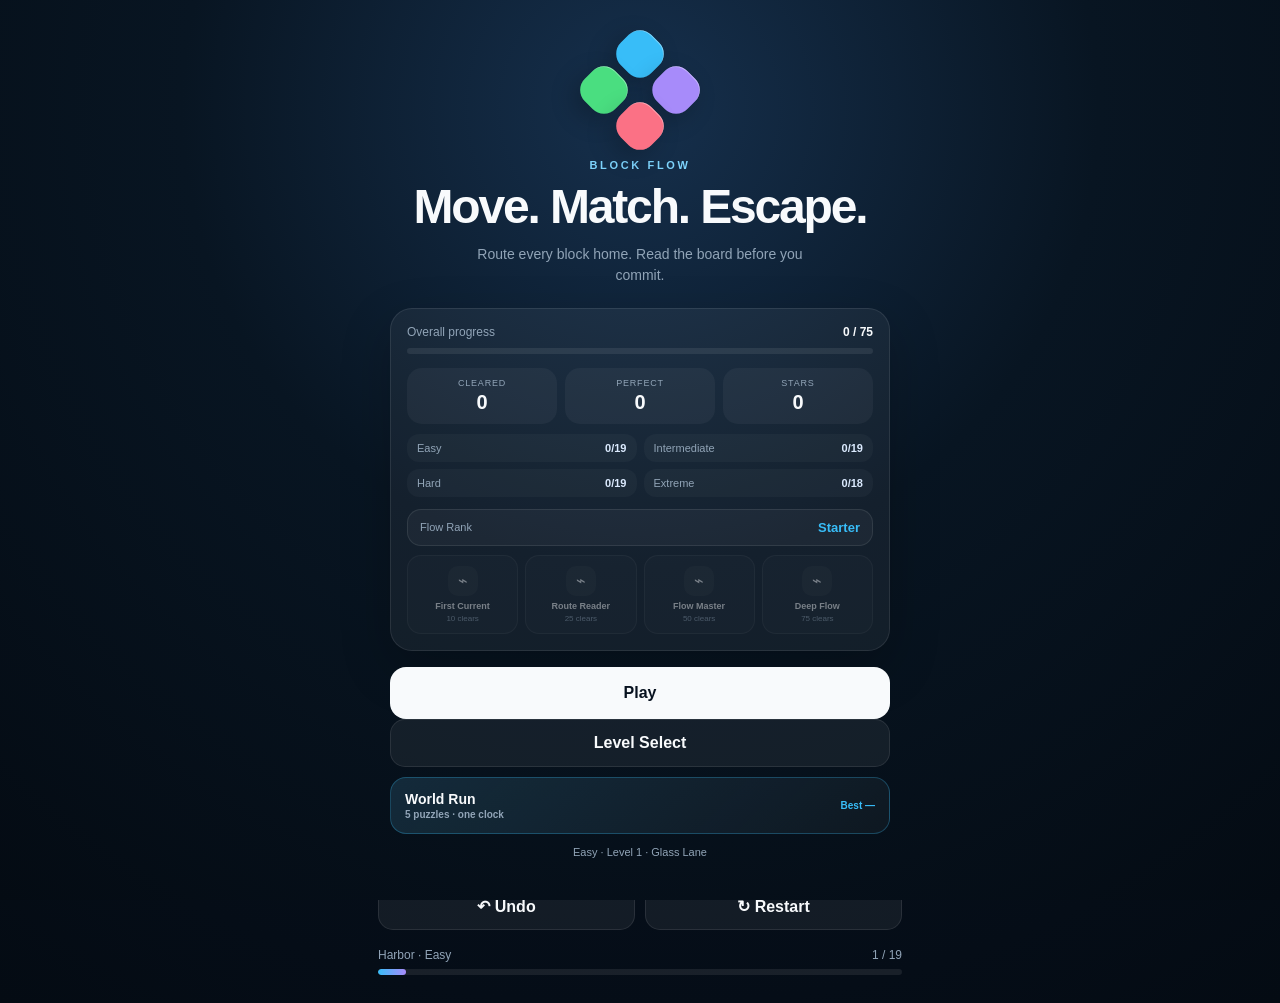
==== index.html @ c86f606c "Expose World Run on the home screen" ====
<!doctype html>
<html lang="en"><head><meta charset="utf-8"/><meta name="viewport" content="width=device-width,initial-scale=1,viewport-fit=cover,user-scalable=no"/><meta name="theme-color" content="#0f172a"/><meta name="apple-mobile-web-app-capable" content="yes"/><meta name="apple-mobile-web-app-status-bar-style" content="black-translucent"/><meta name="apple-mobile-web-app-title" content="Block Flow"/><title>Block Flow</title><link rel="manifest" href="manifest.webmanifest"/><link rel="stylesheet" href="styles.css?v=10"/><link rel="stylesheet" href="difficulty.css?v=10"/></head>
<body><main class="app-shell"><header class="topbar"><div><div class="eyebrow">BLOCK FLOW</div><h1 id="levelTitle">Level 1</h1><div class="level-meta-line"><div class="difficulty-badge" id="difficultyBadge">Easy</div><div class="boss-badge hidden" id="bossBadge">BOSS</div></div></div><div class="top-actions"><button class="icon-btn" id="pauseBtn" aria-label="Pause game">Ⅱ</button><button class="icon-btn" id="accessibilityBtn" aria-label="Toggle colorblind patterns">◩</button><button class="icon-btn" id="soundBtn" aria-label="Toggle sound">♪</button></div></header>
<section class="difficulty-wrap"><div class="section-label">CHALLENGE</div><div class="difficulty-row" aria-label="Puzzle difficulty"><button class="difficulty-chip active" data-difficulty="easy">Easy</button><button class="difficulty-chip" data-difficulty="intermediate">Intermediate</button><button class="difficulty-chip" data-difficulty="hard">Hard</button><button class="difficulty-chip extreme" data-difficulty="extreme">Extreme ☠️</button></div></section><div class="section-label pressure-label">PRESSURE</div><section class="mode-row" aria-label="Game mode"><button class="mode-chip active" data-mode="chill">Chill</button><button class="mode-chip" data-mode="classic">Classic</button><button class="mode-chip" data-mode="rush">Rush</button></section><div class="mode-explainer" id="modeExplainer">No pressure · solve time still recorded.</div>
<div class="run-banner hidden" id="runBanner"><span>WORLD RUN</span><strong id="runBannerText">1 / 5 · 0:00</strong></div><section class="stats-card"><div class="stat"><span>Moves</span><strong id="moveCount">0</strong></div><div class="stat"><span>Perfect</span><strong id="parCount">0</strong></div><div class="stat"><span id="timeLabel">Time</span><strong id="timerDisplay">0:00</strong></div></section><section class="game-wrap"><div class="board-frame" id="boardFrame"><div class="board" id="board" role="application" aria-label="Block Flow puzzle board"></div></div><p class="hint" id="levelHint"></p><div class="mechanic-strip" id="mechanicStrip" aria-label="Level mechanics"></div><div class="gesture-tip" id="gestureTip">Drag continuously through open cells — no need to lift after every square.</div></section><section class="controls"><button class="secondary" id="undoBtn">↶ Undo</button><button class="secondary" id="resetBtn">↻ Restart</button></section><section class="progress-wrap"><div class="progress-header"><span id="journeyLabel">Easy Journey</span><span id="progressText">1 / 6</span></div><div class="progress-track"><div class="progress-fill" id="progressFill"></div></div></section></main>

<div class="home-screen hidden" id="homeScreen" role="dialog" aria-modal="true" aria-labelledby="homeTitle">
  <div class="home-card">
    <div class="home-mark" aria-hidden="true"><i></i><i></i><i></i><i></i></div>
    <div class="eyebrow home-eyebrow">BLOCK FLOW</div>
    <h2 id="homeTitle">Move. Match. Escape.</h2>
    <p class="home-sub">Route every block home. Read the board before you commit.</p>
    <div class="home-progress-card">
      <div class="home-progress-head"><span>Overall progress</span><strong id="homeProgressText">0 / 75</strong></div>
      <div class="progress-track"><div class="progress-fill" id="homeProgressFill"></div></div>
      <div class="home-stats">
        <div><span>Cleared</span><strong id="homeCleared">0</strong></div>
        <div><span>Perfect</span><strong id="homePerfect">0</strong></div>
        <div><span>Stars</span><strong id="homeStars">0</strong></div>
      </div>
      <div class="progress-breakdown" id="progressBreakdown"></div><div class="home-rank"><span>Flow Rank</span><strong id="homeRank">Starter</strong></div><div class="reward-strip" id="rewardStrip" aria-label="Progress rewards"></div>
    </div>
    <button class="primary home-primary" id="continueBtn">Continue</button>
    <button class="secondary full-width" id="homeLevelsBtn">Level Select</button>
    <button class="run-button full-width" id="worldRunBtn"><span>World Run</span><strong>5 puzzles · one clock</strong><small id="worldRunMeta">Best —</small></button>
    <div class="home-current" id="homeCurrent">Easy · Level 1</div>
  </div>
</div>

<div class="modal-backdrop hidden" id="pauseModal" role="dialog" aria-modal="true" aria-labelledby="pauseTitle">
  <div class="modal-card pause-card">
    <div class="win-badge">PAUSED</div>
    <h2 id="pauseTitle">Hold your flow.</h2>
    <p>Your puzzle is saved exactly where you left it.</p>
    <button class="primary" id="resumeBtn">Resume</button>
    <button class="secondary full-width stacked" id="pauseLevelsBtn">Level Select</button>
    <button class="secondary full-width stacked" id="pauseRestartBtn">Restart Level</button>
    <button class="text-btn" id="pauseHomeBtn">Home</button>
  </div>
</div>

<div class="modal-backdrop hidden" id="coachModal" role="dialog" aria-modal="true" aria-labelledby="coachTitle">
  <div class="modal-card coach-card">
    <div class="win-badge">HOW TO FLOW</div>
    <div class="coach-demo" aria-hidden="true"><span class="coach-track"></span><span class="coach-block"></span><span class="coach-hand">☝︎</span><span class="coach-gate"></span></div>
    <h2 id="coachTitle">Drag. Don’t tap.</h2>
    <p>Drag a block toward its matching color exit. Keep your finger down and glide through multiple open cells.</p>
    <button class="primary" id="coachDoneBtn">Got it — play</button>
  </div>
</div>

<div class="mechanic-toast hidden" id="mechanicToast" role="status">
  <div class="mechanic-toast-icon" id="mechanicToastIcon">✦</div>
  <div><strong id="mechanicToastTitle">New mechanic</strong><span id="mechanicToastText"></span></div>
  <button id="mechanicToastClose" aria-label="Dismiss mechanic tip">×</button>
</div>

<div class="modal-backdrop hidden" id="levelModal" role="dialog" aria-modal="true" aria-labelledby="levelPickerTitle"><div class="modal-card level-picker-card"><div class="picker-head"><div><div class="win-badge">LEVELS</div><h2 id="levelPickerTitle">Easy Journey</h2></div><button class="icon-btn" id="closeLevelsBtn" aria-label="Close level select">×</button></div><p class="picker-copy">Replay cleared puzzles or jump to the next unlocked challenge.</p><div class="level-grid" id="levelGrid"></div></div></div>
<div class="modal-backdrop hidden" id="winModal" role="dialog" aria-modal="true" aria-labelledby="winTitle"><div class="modal-card"><div class="win-badge">FLOW CLEARED</div><h2 id="winTitle">Nice work.</h2><div class="stars" id="stars">★★★</div><p id="winSummary"></p><div class="comparison result-grid"><div><span>Your moves</span><strong id="yourMoves">0</strong></div><div><span>Perfect</span><strong id="perfectMoves">0</strong></div><div><span>Your time</span><strong id="yourTime">0:00</strong></div><div><span>Best time</span><strong id="bestTime">—</strong></div></div><div class="result-callout hidden" id="resultCallout"></div><button class="primary" id="nextBtn">Next Level</button><button class="text-btn" id="replayBtn">Replay cleaner</button></div></div><div class="modal-backdrop hidden" id="failModal" role="dialog" aria-modal="true" aria-labelledby="failTitle"><div class="modal-card"><div class="win-badge danger">TIME</div><h2 id="failTitle">So close.</h2><p>No lives. No waiting. Just run it back.</p><button class="primary" id="retryBtn">Retry instantly</button><button class="text-btn" id="switchChillBtn">Switch to Chill</button></div></div><script src="levels.js?v=10"></script><script src="difficulty.js?v=10"></script><script src="app.js?v=10"></script></body></html>
---- styles.css ----
:root{--bg:#07111f;--panel:#0d1b2a;--panel-2:#11263a;--text:#f8fafc;--muted:#91a4b7;--line:rgba(255,255,255,.09);--shadow:0 24px 80px rgba(0,0,0,.35)}
*{box-sizing:border-box;-webkit-tap-highlight-color:transparent}html,body{margin:0;min-height:100%;background:radial-gradient(circle at 50% 0%,#12243b 0%,var(--bg) 54%,#040b13 100%);color:var(--text);font-family:Inter,ui-sans-serif,-apple-system,BlinkMacSystemFont,"SF Pro Display","Segoe UI",sans-serif}body{min-height:100dvh;overflow-x:hidden}button{font:inherit}.app-shell{width:min(100%,560px);margin:0 auto;min-height:100dvh;padding:max(18px,env(safe-area-inset-top)) 18px max(28px,env(safe-area-inset-bottom))}.topbar{display:flex;justify-content:space-between;align-items:center;gap:16px}.eyebrow{font-size:11px;letter-spacing:.24em;color:#7dd3fc;font-weight:800}h1{margin:4px 0 0;font-size:28px;letter-spacing:-.03em}.top-actions{display:flex;gap:8px}.icon-btn,.mode-chip,.secondary,.primary,.text-btn{border:0;cursor:pointer}.icon-btn{width:42px;height:42px;border-radius:14px;color:var(--text);background:rgba(255,255,255,.07);border:1px solid var(--line);font-size:19px}.icon-btn.on{background:#dbeafe;color:#0f172a}.mode-row{display:grid;grid-template-columns:repeat(3,1fr);gap:8px;margin:20px 0 12px;padding:5px;background:rgba(255,255,255,.045);border:1px solid var(--line);border-radius:16px}.mode-chip{padding:10px 8px;border-radius:12px;background:transparent;color:var(--muted);font-weight:750}.mode-chip.active{color:#07111f;background:#f8fafc;box-shadow:0 5px 18px rgba(255,255,255,.12)}.stats-card{display:grid;grid-template-columns:repeat(3,1fr);background:rgba(6,15,27,.64);border:1px solid var(--line);border-radius:18px;padding:12px 6px;backdrop-filter:blur(16px)}.stat{text-align:center;border-right:1px solid var(--line)}.stat:last-child{border-right:0}.stat span{display:block;color:var(--muted);font-size:11px;text-transform:uppercase;letter-spacing:.1em}.stat strong{display:block;margin-top:3px;font-size:19px}.game-wrap{margin:18px 0 12px}.board-frame{width:min(100%,480px);margin:0 auto;padding:12px;border-radius:28px;background:linear-gradient(145deg,rgba(255,255,255,.10),rgba(255,255,255,.025));border:1px solid rgba(255,255,255,.10);box-shadow:var(--shadow)}.board{position:relative;width:100%;aspect-ratio:1;border-radius:20px;overflow:hidden;background:#050d17;touch-action:none;isolation:isolate}.board::before{content:"";position:absolute;inset:0;background-image:linear-gradient(rgba(255,255,255,.018) 1px,transparent 1px),linear-gradient(90deg,rgba(255,255,255,.018) 1px,transparent 1px);background-size:calc(100% / var(--cols,6)) calc(100% / var(--rows,6));pointer-events:none;z-index:0}.floor-cell{position:absolute;border-radius:12%;background:linear-gradient(145deg,#0d1d2d,#091624);border:1px solid rgba(255,255,255,.035);z-index:1}.tile{position:absolute;z-index:2;display:grid;place-items:center;pointer-events:none;border-radius:18%;font-weight:900}.ice-tile{background:linear-gradient(145deg,rgba(125,211,252,.22),rgba(56,189,248,.08));border:1px solid rgba(186,230,253,.26);color:#dff6ff;text-shadow:0 0 12px #38bdf8}.one-way{background:rgba(253,224,71,.09);border:1px solid rgba(253,224,71,.22);color:#fde047;font-size:clamp(18px,5vw,30px)}.switch-tile{background:rgba(74,222,128,.08);border:1px solid rgba(74,222,128,.24);color:#86efac}.switch-tile.active{background:rgba(74,222,128,.24);box-shadow:inset 0 0 20px rgba(74,222,128,.15)}.portal-tile{border:2px solid rgba(167,139,250,.6);background:radial-gradient(circle,rgba(167,139,250,.18),rgba(124,58,237,.05));color:#ddd6fe;box-shadow:inset 0 0 16px rgba(167,139,250,.18);font-size:13px}.wall{position:absolute;border-radius:16%;background:linear-gradient(145deg,#2a3b4e,#152433);box-shadow:inset 0 1px 0 rgba(255,255,255,.12),0 6px 14px rgba(0,0,0,.2);z-index:3}.barrier{position:absolute;z-index:3;display:grid;place-items:center;border-radius:14%;background:repeating-linear-gradient(135deg,#475569 0 7px,#1e293b 7px 14px);border:1px solid rgba(255,255,255,.14);color:#cbd5e1;font-size:20px;transition:opacity .18s ease,transform .18s ease}.barrier.open{opacity:.12;transform:scale(.88);pointer-events:none}.gate{position:absolute;z-index:5;border-radius:999px;box-shadow:0 0 16px currentColor,0 0 4px rgba(255,255,255,.8);pointer-events:none}.block{position:absolute;display:grid;place-items:center;border-radius:18%;box-shadow:inset 0 1px 0 rgba(255,255,255,.34),inset 0 -8px 14px rgba(0,0,0,.12),0 9px 18px rgba(0,0,0,.25);transition:left .16s ease,top .16s ease,transform .12s ease,opacity .20s ease;user-select:none;z-index:6}.block.long-block{border-radius:14px}.block:active{transform:scale(.95)}.block::after{content:"";width:22%;height:22%;border-radius:999px;background:rgba(255,255,255,.78);box-shadow:0 0 0 5px rgba(0,0,0,.07)}.block.pattern-circle::before,.block.pattern-stripe::before,.block.pattern-cross::before,.block.pattern-diamond::before{content:"";position:absolute;inset:14%;opacity:.28}.block.pattern-circle::before{border:3px solid white;border-radius:50%}.block.pattern-stripe::before{background:repeating-linear-gradient(45deg,white 0 4px,transparent 4px 10px)}.block.pattern-cross::before{background:linear-gradient(90deg,transparent 40%,white 40% 60%,transparent 60%),linear-gradient(transparent 40%,white 40% 60%,transparent 60%)}.block.pattern-diamond::before{border:3px solid white;transform:rotate(45deg) scale(.65)}.hint{text-align:center;color:var(--muted);font-size:13px;min-height:18px;margin:13px 10px 8px;line-height:1.45}.mechanic-strip{display:flex;justify-content:center;flex-wrap:wrap;gap:6px;min-height:24px;margin:0 8px 10px}.mechanic-strip span{padding:5px 8px;border-radius:999px;background:rgba(255,255,255,.055);border:1px solid var(--line);color:#cbd5e1;font-size:10px;font-weight:800;letter-spacing:.03em}.controls{display:grid;grid-template-columns:1fr 1fr;gap:10px}.secondary{padding:13px;border-radius:15px;background:rgba(255,255,255,.06);color:var(--text);border:1px solid var(--line);font-weight:750}.progress-wrap{margin-top:18px}.progress-header{display:flex;justify-content:space-between;color:var(--muted);font-size:12px;margin-bottom:7px}.progress-track{height:6px;background:rgba(255,255,255,.08);border-radius:999px;overflow:hidden}.progress-fill{height:100%;width:0;border-radius:inherit;background:linear-gradient(90deg,#38bdf8,#a78bfa);transition:width .25s ease}.modal-backdrop{position:fixed;inset:0;z-index:20;background:rgba(0,0,0,.62);backdrop-filter:blur(12px);display:grid;place-items:end center;padding:18px}.modal-backdrop.hidden{display:none}.modal-card{width:min(100%,500px);background:#0f1e2d;border:1px solid rgba(255,255,255,.12);border-radius:28px;padding:24px;text-align:center;box-shadow:var(--shadow);animation:rise .22s ease-out}@keyframes rise{from{opacity:0;transform:translateY(24px)}}.win-badge{display:inline-flex;padding:7px 10px;border-radius:999px;background:#103f44;color:#86efac;font-size:11px;font-weight:900;letter-spacing:.12em}.win-badge.danger{background:#4a1f2a;color:#fda4af}.modal-card h2{font-size:30px;margin:12px 0 4px}.modal-card p{color:var(--muted)}.stars{font-size:32px;letter-spacing:6px;color:#fde047;margin:10px 0}.comparison{display:grid;grid-template-columns:1fr 1fr;gap:10px;margin:20px 0}.comparison>div{background:rgba(255,255,255,.05);border:1px solid var(--line);border-radius:16px;padding:12px}.comparison span{display:block;color:var(--muted);font-size:11px;text-transform:uppercase}.comparison strong{font-size:24px}.primary{width:100%;padding:15px;border-radius:16px;background:#f8fafc;color:#07111f;font-weight:900}.text-btn{margin-top:9px;padding:10px;background:transparent;color:#bae6fd;font-weight:750}@media(min-width:700px){.modal-backdrop{place-items:center}}@media(max-width:390px){.app-shell{padding-left:12px;padding-right:12px}.board-frame{padding:9px;border-radius:23px}.block{box-shadow:inset 0 1px 0 rgba(255,255,255,.28),0 7px 14px rgba(0,0,0,.24)}}

/* Level select */
.level-picker-card{max-height:min(82dvh,720px);overflow:auto;text-align:left}
.picker-head{display:flex;align-items:flex-start;justify-content:space-between;gap:14px}
.picker-head h2{margin:8px 0 0;font-size:26px}
.picker-copy{margin:8px 0 18px!important;font-size:13px;line-height:1.45}
.level-grid{display:grid;grid-template-columns:repeat(2,minmax(0,1fr));gap:10px}
.level-card{position:relative;display:grid;grid-template-columns:auto 1fr;grid-template-areas:"num name" "num stars" "num meta";column-gap:10px;align-items:center;min-height:94px;padding:12px;border-radius:18px;border:1px solid var(--line);background:rgba(255,255,255,.045);color:var(--text);text-align:left;cursor:pointer}
.level-card.current{border-color:rgba(125,211,252,.48);box-shadow:inset 0 0 0 1px rgba(125,211,252,.12),0 8px 24px rgba(0,0,0,.18)}
.level-card.locked{opacity:.42;cursor:not-allowed}
.level-number{grid-area:num;display:grid;place-items:center;width:38px;height:38px;border-radius:13px;background:rgba(255,255,255,.07);font-weight:900}
.level-card.current .level-number{background:#dbeafe;color:#0f172a}
.level-card strong{grid-area:name;font-size:13px;white-space:nowrap;overflow:hidden;text-overflow:ellipsis}
.level-stars{grid-area:stars;color:#fde047;font-size:12px;letter-spacing:2px;min-height:15px}
.level-card small{grid-area:meta;color:var(--muted);font-size:10px}
@media(max-width:390px){.level-grid{grid-template-columns:1fr}.level-picker-card{max-height:86dvh}}

/* Game-feel pass v6 */
.block{cursor:grab;will-change:transform,left,top}
.block.dragging{cursor:grabbing;transition:none!important;z-index:12;filter:brightness(1.08) saturate(1.06);box-shadow:inset 0 1px 0 rgba(255,255,255,.42),inset 0 -8px 14px rgba(0,0,0,.10),0 14px 28px rgba(0,0,0,.34)}
.board.drag-active .floor-cell{filter:brightness(1.035)}
.motion-ghost{position:fixed!important;z-index:1000!important;pointer-events:none!important;margin:0!important;transition:none!important}
.cell-pulse{position:fixed;z-index:999;pointer-events:none;border-radius:999px;border:3px solid rgba(196,181,253,.95);box-shadow:0 0 28px rgba(167,139,250,.72)}
.cell-pulse.switch{border-color:rgba(134,239,172,.95);box-shadow:0 0 28px rgba(74,222,128,.72)}
.flow-particle{position:fixed;width:8px;height:8px;border-radius:3px;z-index:40;pointer-events:none;box-shadow:0 0 12px currentColor}
.gesture-tip{margin:2px auto 11px;width:max-content;max-width:92%;padding:7px 11px;border-radius:999px;background:rgba(56,189,248,.075);border:1px solid rgba(125,211,252,.14);color:#bae6fd;font-size:10px;font-weight:750;text-align:center;letter-spacing:.01em;transition:opacity .24s ease,transform .24s ease,max-height .24s ease,padding .24s ease,margin .24s ease}
.gesture-tip.learned{opacity:0;transform:translateY(-3px);max-height:0;padding-top:0;padding-bottom:0;margin-top:0;margin-bottom:0;overflow:hidden;border-width:0}
.portal-tile{animation:portalBreath 1.8s ease-in-out infinite}
.ice-tile{overflow:hidden}
.ice-tile::after{content:"";position:absolute;inset:-30%;background:linear-gradient(115deg,transparent 30%,rgba(255,255,255,.18) 48%,transparent 66%);transform:translateX(-60%);animation:iceShimmer 2.2s linear infinite}
.switch-tile.active{animation:switchPulse .42s ease-out}
.gate{animation:gateGlow 1.7s ease-in-out infinite}
@keyframes portalBreath{0%,100%{filter:brightness(.95);transform:scale(.96)}50%{filter:brightness(1.18);transform:scale(1.02)}}
@keyframes iceShimmer{to{transform:translateX(65%)}}
@keyframes switchPulse{0%{transform:scale(.78)}65%{transform:scale(1.08)}100%{transform:scale(1)}}
@keyframes gateGlow{0%,100%{filter:brightness(.92)}50%{filter:brightness(1.25)}}
@media(prefers-reduced-motion:reduce){.portal-tile,.ice-tile::after,.gate,.switch-tile.active{animation:none}.block,.barrier,.progress-fill,.gesture-tip{transition:none}}

/* App shell / progression pass v7 */
.full-width{width:100%}.stacked{margin-top:10px}
.home-screen{position:fixed;inset:0;z-index:60;display:grid;place-items:center;padding:max(22px,env(safe-area-inset-top)) 18px max(22px,env(safe-area-inset-bottom));overflow:auto;background:radial-gradient(circle at 50% 12%,#16304d 0%,#081522 45%,#040b13 100%)}
.home-screen.hidden{display:none}
.home-card{width:min(100%,500px);text-align:center;padding:18px 0}
.home-mark{width:94px;height:94px;margin:0 auto 22px;display:grid;grid-template-columns:1fr 1fr;gap:8px;transform:rotate(45deg)}
.home-mark i{display:block;border-radius:16px;box-shadow:inset 0 1px 0 rgba(255,255,255,.38),0 10px 25px rgba(0,0,0,.24)}
.home-mark i:nth-child(1){background:#38bdf8}.home-mark i:nth-child(2){background:#a78bfa}.home-mark i:nth-child(3){background:#4ade80}.home-mark i:nth-child(4){background:#fb7185}
.home-eyebrow{margin-bottom:8px}
.home-card h2{font-size:clamp(34px,9vw,48px);letter-spacing:-.045em;margin:0}
.home-sub{color:var(--muted);font-size:14px;line-height:1.5;margin:10px auto 22px;max-width:340px}
.home-progress-card{padding:16px;border-radius:22px;background:rgba(255,255,255,.05);border:1px solid var(--line);box-shadow:0 18px 50px rgba(0,0,0,.22);margin-bottom:16px;text-align:left}
.home-progress-head{display:flex;justify-content:space-between;align-items:center;color:var(--muted);font-size:12px;margin-bottom:9px}
.home-progress-head strong{color:var(--text)}
.home-stats{display:grid;grid-template-columns:repeat(3,1fr);gap:8px;margin-top:14px}
.home-stats>div{padding:10px 8px;border-radius:15px;background:rgba(255,255,255,.045);text-align:center}
.home-stats span{display:block;color:var(--muted);font-size:9px;text-transform:uppercase;letter-spacing:.09em}
.home-stats strong{display:block;margin-top:3px;font-size:20px}
.progress-breakdown{display:grid;grid-template-columns:repeat(2,1fr);gap:7px;margin-top:10px}
.progress-breakdown>div{display:flex;justify-content:space-between;align-items:center;padding:8px 10px;border-radius:12px;background:rgba(255,255,255,.03);font-size:11px;color:var(--muted)}
.progress-breakdown strong{color:#dbeafe}
.home-primary{font-size:16px;min-height:52px}
.home-card>.secondary{min-height:48px}
.home-current{margin-top:12px;color:var(--muted);font-size:11px}
.pause-card .primary{margin-top:18px}
.pause-card .text-btn{display:block;width:100%}
.coach-card{overflow:hidden}
.coach-demo{height:112px;position:relative;margin:4px -4px 18px;border-radius:22px;background:linear-gradient(145deg,#081522,#0c1d2f);border:1px solid var(--line);overflow:hidden}
.coach-track{position:absolute;left:16%;right:14%;top:50%;height:7px;transform:translateY(-50%);border-radius:99px;background:linear-gradient(90deg,rgba(56,189,248,.14),rgba(56,189,248,.04));border:1px solid rgba(56,189,248,.12)}
.coach-block{position:absolute;width:48px;height:48px;left:15%;top:32px;border-radius:14px;background:#38bdf8;box-shadow:inset 0 1px 0 rgba(255,255,255,.4),0 8px 20px rgba(0,0,0,.3);animation:coachSlide 1.8s cubic-bezier(.3,.75,.25,1) infinite}
.coach-block::after{content:"";position:absolute;width:12px;height:12px;border-radius:50%;background:#fff;opacity:.8;left:18px;top:18px}
.coach-gate{position:absolute;right:10%;top:36px;width:8px;height:40px;border-radius:99px;background:#38bdf8;box-shadow:0 0 20px #38bdf8}
.coach-hand{position:absolute;left:24%;top:67px;font-size:30px;animation:coachHand 1.8s cubic-bezier(.3,.75,.25,1) infinite;filter:drop-shadow(0 5px 8px rgba(0,0,0,.35))}
@keyframes coachSlide{0%,15%{left:15%}72%,100%{left:72%}}
@keyframes coachHand{0%,15%{left:24%}72%,100%{left:77%}}
.mechanic-toast{position:fixed;z-index:55;left:50%;bottom:max(20px,env(safe-area-inset-bottom));width:min(calc(100% - 28px),480px);transform:translateX(-50%);display:grid;grid-template-columns:44px 1fr 30px;gap:10px;align-items:center;padding:12px;border-radius:18px;background:rgba(11,27,42,.96);border:1px solid rgba(255,255,255,.13);box-shadow:0 18px 50px rgba(0,0,0,.38);backdrop-filter:blur(16px);animation:toastUp .24s ease-out}
.mechanic-toast.hidden{display:none}
.mechanic-toast-icon{width:44px;height:44px;display:grid;place-items:center;border-radius:14px;background:rgba(125,211,252,.1);border:1px solid rgba(125,211,252,.15);font-size:21px}
.mechanic-toast strong{display:block;font-size:13px}
.mechanic-toast span{display:block;color:var(--muted);font-size:11px;line-height:1.35;margin-top:2px}
.mechanic-toast button{border:0;background:transparent;color:var(--muted);font-size:22px;cursor:pointer}
@keyframes toastUp{from{opacity:0;transform:translate(-50%,14px)}}
.board-frame{will-change:transform,opacity}
@media(max-width:430px){
  .top-actions{gap:6px}
  .top-actions .icon-btn{width:39px;height:39px;border-radius:13px}
  .home-mark{width:78px;height:78px;margin-bottom:18px}
  .home-card{padding:8px 0}
  .progress-breakdown{gap:6px}
}
@media(prefers-reduced-motion:reduce){.coach-block,.coach-hand{animation:none}.mechanic-toast{animation:none}}

/* 75-level progression + world identity v8 */
:root{--world-accent:#38bdf8}
body[data-world="easy"]{--world-glow:rgba(56,189,248,.20)}
body[data-world="intermediate"]{--world-glow:rgba(74,222,128,.18)}
body[data-world="hard"]{--world-glow:rgba(245,158,11,.19)}
body[data-world="extreme"]{--world-glow:rgba(167,139,250,.24)}
body::after{content:"";position:fixed;inset:0;pointer-events:none;z-index:-1;background:radial-gradient(circle at 50% 18%,var(--world-glow,rgba(56,189,248,.15)),transparent 42%)}
.difficulty-badge{border-color:color-mix(in srgb,var(--world-accent) 45%,transparent)!important;box-shadow:0 0 20px color-mix(in srgb,var(--world-accent) 12%,transparent)}
.progress-fill{background:linear-gradient(90deg,var(--world-accent),#a78bfa)}
.home-rank{display:flex;justify-content:space-between;align-items:center;margin-top:12px;padding:10px 12px;border-radius:14px;background:rgba(255,255,255,.04);border:1px solid var(--line);font-size:11px;color:var(--muted)}
.home-rank strong{font-size:13px;color:var(--world-accent)}
.reward-strip{display:grid;grid-template-columns:repeat(4,1fr);gap:7px;margin-top:9px}
.reward-badge{min-width:0;padding:10px 5px;border-radius:14px;text-align:center;background:rgba(255,255,255,.035);border:1px solid var(--line)}
.reward-badge span{display:grid;place-items:center;width:30px;height:30px;margin:0 auto 5px;border-radius:10px;background:rgba(255,255,255,.05);font-size:16px}
.reward-badge strong{display:block;font-size:9px;white-space:nowrap;overflow:hidden;text-overflow:ellipsis}
.reward-badge small{display:block;margin-top:3px;font-size:8px;color:var(--muted)}
.reward-badge.unlocked{border-color:color-mix(in srgb,var(--world-accent) 38%,transparent);background:color-mix(in srgb,var(--world-accent) 8%,rgba(255,255,255,.02))}
.reward-badge.unlocked span{background:color-mix(in srgb,var(--world-accent) 16%,transparent);color:var(--world-accent);box-shadow:0 0 18px color-mix(in srgb,var(--world-accent) 18%,transparent)}
.reward-badge.locked{opacity:.44}
.level-card.perfect{border-color:rgba(253,224,71,.25)}
.level-card.perfect small{color:#fde68a;font-weight:800;letter-spacing:.03em}
@media(max-width:390px){.reward-strip{grid-template-columns:repeat(2,1fr)}}

/* Timed play + boss pass v9 */
.level-meta-line{display:flex;align-items:center;gap:7px;margin-top:6px}
.boss-badge{display:inline-flex;align-items:center;height:24px;padding:0 9px;border-radius:999px;background:linear-gradient(135deg,#7c2d12,#dc2626);border:1px solid rgba(254,202,202,.26);color:#fff7ed;font-size:9px;font-weight:950;letter-spacing:.16em;box-shadow:0 0 22px rgba(248,113,113,.24)}
.boss-badge.hidden{display:none}
.mode-explainer{min-height:16px;margin:-5px 3px 11px;text-align:center;color:var(--muted);font-size:10px;line-height:1.35}
.result-grid{grid-template-columns:repeat(2,1fr)}
.result-callout{margin:-7px 0 16px;padding:9px 11px;border-radius:13px;background:rgba(74,222,128,.08);border:1px solid rgba(74,222,128,.2);color:#86efac;font-size:10px;font-weight:900;letter-spacing:.07em}
.result-callout.hidden{display:none}
body.boss-level .board-frame{border-color:rgba(248,113,113,.38);box-shadow:0 24px 80px rgba(0,0,0,.38),0 0 34px rgba(248,113,113,.11)}
body.boss-level .board-frame::before{content:"";display:block;position:absolute;pointer-events:none}
body.boss-level .progress-fill{background:linear-gradient(90deg,#fb7185,var(--world-accent))}
.level-card.perfect .level-number{box-shadow:0 0 16px rgba(253,224,71,.15)}
.level-card strong{display:flex;align-items:center;gap:5px}
.stat #timerDisplay{font-variant-numeric:tabular-nums}
@media(max-width:390px){.mode-explainer{font-size:9px}.result-grid{gap:7px}}

/* World Run pass v10 */
.run-button{display:grid;grid-template-columns:1fr auto;grid-template-areas:"name meta" "sub meta";align-items:center;gap:2px 10px;margin-top:10px;padding:13px 14px;border:1px solid color-mix(in srgb,var(--world-accent) 28%,transparent);border-radius:16px;background:linear-gradient(135deg,color-mix(in srgb,var(--world-accent) 11%,rgba(255,255,255,.035)),rgba(255,255,255,.035));color:var(--text);text-align:left;cursor:pointer}
.run-button span{grid-area:name;font-size:14px;font-weight:900}
.run-button strong{grid-area:sub;color:var(--muted);font-size:10px;font-weight:700}
.run-button small{grid-area:meta;color:var(--world-accent);font-size:10px;font-weight:850;text-align:right}
.run-banner{display:flex;align-items:center;justify-content:space-between;gap:12px;margin:10px 0 9px;padding:9px 11px;border-radius:14px;background:color-mix(in srgb,var(--world-accent) 9%,rgba(255,255,255,.025));border:1px solid color-mix(in srgb,var(--world-accent) 24%,transparent);box-shadow:0 8px 26px rgba(0,0,0,.16)}
.run-banner.hidden{display:none}
.run-banner span{font-size:9px;font-weight:950;letter-spacing:.15em;color:var(--world-accent)}
.run-banner strong{font-size:11px;font-variant-numeric:tabular-nums}
body.boss-level .run-banner{border-color:rgba(248,113,113,.3);background:rgba(248,113,113,.06)}
@media(max-width:390px){.run-button{padding:11px 12px}.run-banner{margin-top:8px}}
---- difficulty.css ----
.section-label{margin-top:16px;margin-bottom:7px;color:#91a4b7;font-size:10px;font-weight:900;letter-spacing:.16em}.pressure-label{margin-top:13px}.difficulty-wrap{margin-top:17px}.difficulty-row{display:grid;grid-template-columns:repeat(4,1fr);gap:6px}.difficulty-chip{min-width:0;padding:10px 4px;border:1px solid rgba(255,255,255,.09);border-radius:12px;background:rgba(255,255,255,.045);color:#91a4b7;font:inherit;font-size:11px;font-weight:800;cursor:pointer}.difficulty-chip.active{background:#f8fafc;color:#07111f;box-shadow:0 5px 18px rgba(255,255,255,.12)}.difficulty-chip.extreme.active{background:#fecdd3;color:#4c0519}.difficulty-badge{display:inline-flex;margin-top:7px;padding:4px 8px;border-radius:999px;background:rgba(125,211,252,.1);border:1px solid rgba(125,211,252,.2);color:#bae6fd;font-size:10px;font-weight:900;letter-spacing:.08em;text-transform:uppercase}.difficulty-badge[data-difficulty="extreme"]{background:rgba(251,113,133,.12);border-color:rgba(251,113,133,.3);color:#fda4af}.mode-row{margin-top:0!important}@media(max-width:390px){.difficulty-chip{font-size:10px;padding:9px 2px}.difficulty-row{gap:4px}}
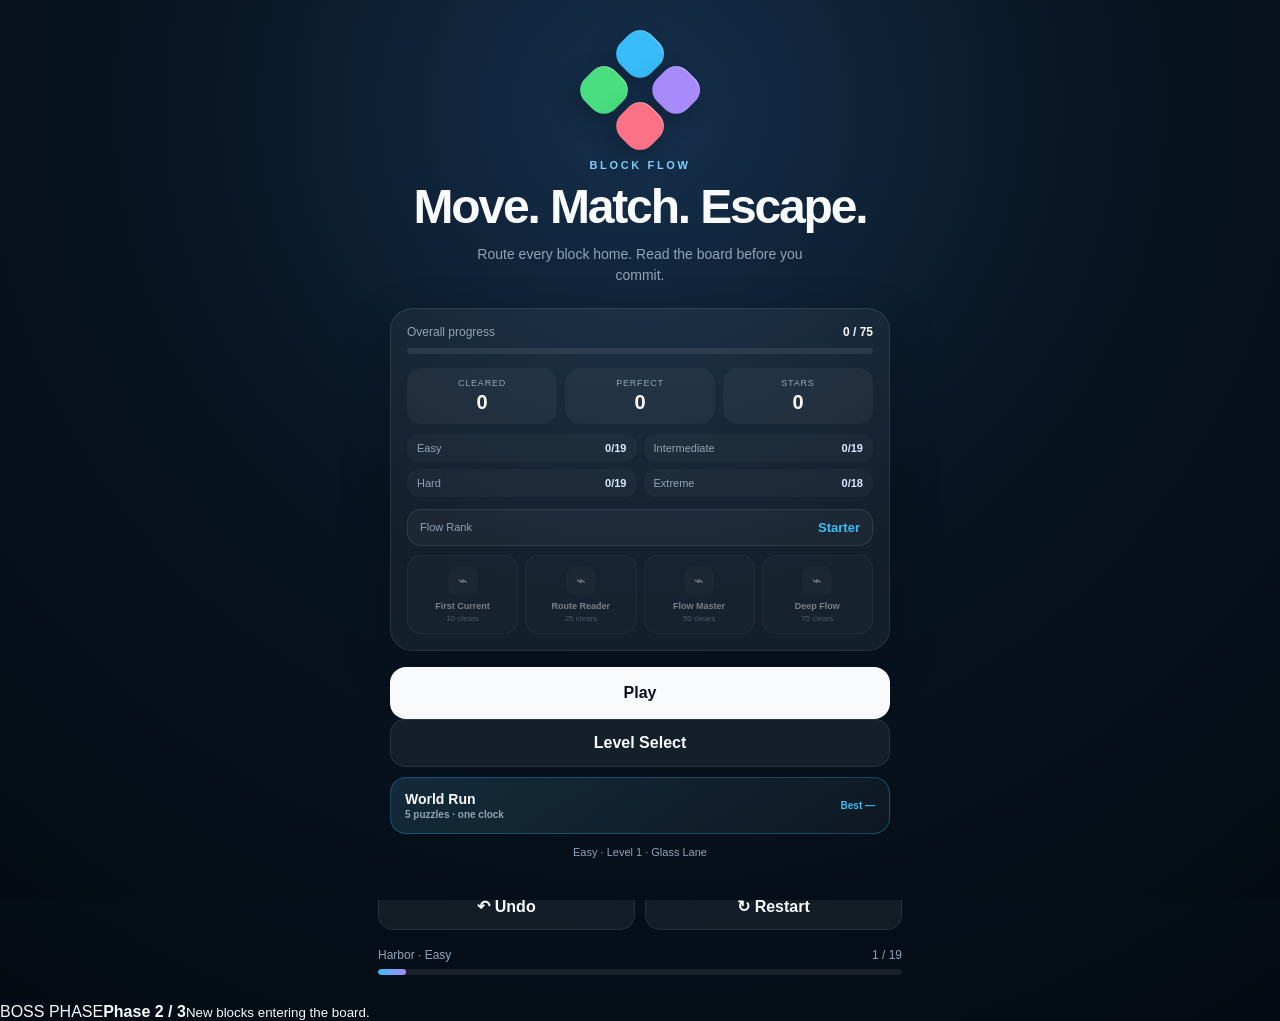
==== commit adc14606: "Add boss phase transition overlay" ====
--- a/index.html
+++ b/index.html
@@ -1,5 +1,5 @@
 <!doctype html>
-<html lang="en"><head><meta charset="utf-8"/><meta name="viewport" content="width=device-width,initial-scale=1,viewport-fit=cover,user-scalable=no"/><meta name="theme-color" content="#0f172a"/><meta name="apple-mobile-web-app-capable" content="yes"/><meta name="apple-mobile-web-app-status-bar-style" content="black-translucent"/><meta name="apple-mobile-web-app-title" content="Block Flow"/><title>Block Flow</title><link rel="manifest" href="manifest.webmanifest"/><link rel="stylesheet" href="styles.css?v=10"/><link rel="stylesheet" href="difficulty.css?v=10"/></head>
+<html lang="en"><head><meta charset="utf-8"/><meta name="viewport" content="width=device-width,initial-scale=1,viewport-fit=cover,user-scalable=no"/><meta name="theme-color" content="#0f172a"/><meta name="apple-mobile-web-app-capable" content="yes"/><meta name="apple-mobile-web-app-status-bar-style" content="black-translucent"/><meta name="apple-mobile-web-app-title" content="Block Flow"/><title>Block Flow</title><link rel="manifest" href="manifest.webmanifest"/><link rel="stylesheet" href="styles.css?v=11"/><link rel="stylesheet" href="difficulty.css?v=11"/></head>
 <body><main class="app-shell"><header class="topbar"><div><div class="eyebrow">BLOCK FLOW</div><h1 id="levelTitle">Level 1</h1><div class="level-meta-line"><div class="difficulty-badge" id="difficultyBadge">Easy</div><div class="boss-badge hidden" id="bossBadge">BOSS</div></div></div><div class="top-actions"><button class="icon-btn" id="pauseBtn" aria-label="Pause game">Ⅱ</button><button class="icon-btn" id="accessibilityBtn" aria-label="Toggle colorblind patterns">◩</button><button class="icon-btn" id="soundBtn" aria-label="Toggle sound">♪</button></div></header>
 <section class="difficulty-wrap"><div class="section-label">CHALLENGE</div><div class="difficulty-row" aria-label="Puzzle difficulty"><button class="difficulty-chip active" data-difficulty="easy">Easy</button><button class="difficulty-chip" data-difficulty="intermediate">Intermediate</button><button class="difficulty-chip" data-difficulty="hard">Hard</button><button class="difficulty-chip extreme" data-difficulty="extreme">Extreme ☠️</button></div></section><div class="section-label pressure-label">PRESSURE</div><section class="mode-row" aria-label="Game mode"><button class="mode-chip active" data-mode="chill">Chill</button><button class="mode-chip" data-mode="classic">Classic</button><button class="mode-chip" data-mode="rush">Rush</button></section><div class="mode-explainer" id="modeExplainer">No pressure · solve time still recorded.</div>
 <div class="run-banner hidden" id="runBanner"><span>WORLD RUN</span><strong id="runBannerText">1 / 5 · 0:00</strong></div><section class="stats-card"><div class="stat"><span>Moves</span><strong id="moveCount">0</strong></div><div class="stat"><span>Perfect</span><strong id="parCount">0</strong></div><div class="stat"><span id="timeLabel">Time</span><strong id="timerDisplay">0:00</strong></div></section><section class="game-wrap"><div class="board-frame" id="boardFrame"><div class="board" id="board" role="application" aria-label="Block Flow puzzle board"></div></div><p class="hint" id="levelHint"></p><div class="mechanic-strip" id="mechanicStrip" aria-label="Level mechanics"></div><div class="gesture-tip" id="gestureTip">Drag continuously through open cells — no need to lift after every square.</div></section><section class="controls"><button class="secondary" id="undoBtn">↶ Undo</button><button class="secondary" id="resetBtn">↻ Restart</button></section><section class="progress-wrap"><div class="progress-header"><span id="journeyLabel">Easy Journey</span><span id="progressText">1 / 6</span></div><div class="progress-track"><div class="progress-fill" id="progressFill"></div></div></section></main>
@@ -49,11 +49,11 @@
   </div>
 </div>
 
-<div class="mechanic-toast hidden" id="mechanicToast" role="status">
+<div class="phase-overlay hidden" id="phaseOverlay" aria-live="polite"><div class="phase-overlay-card"><span id="phaseOverlayKicker">BOSS PHASE</span><strong id="phaseOverlayTitle">Phase 2 / 3</strong><small id="phaseOverlayText">New blocks entering the board.</small></div></div><div class="mechanic-toast hidden" id="mechanicToast" role="status">
   <div class="mechanic-toast-icon" id="mechanicToastIcon">✦</div>
   <div><strong id="mechanicToastTitle">New mechanic</strong><span id="mechanicToastText"></span></div>
   <button id="mechanicToastClose" aria-label="Dismiss mechanic tip">×</button>
 </div>
 
 <div class="modal-backdrop hidden" id="levelModal" role="dialog" aria-modal="true" aria-labelledby="levelPickerTitle"><div class="modal-card level-picker-card"><div class="picker-head"><div><div class="win-badge">LEVELS</div><h2 id="levelPickerTitle">Easy Journey</h2></div><button class="icon-btn" id="closeLevelsBtn" aria-label="Close level select">×</button></div><p class="picker-copy">Replay cleared puzzles or jump to the next unlocked challenge.</p><div class="level-grid" id="levelGrid"></div></div></div>
-<div class="modal-backdrop hidden" id="winModal" role="dialog" aria-modal="true" aria-labelledby="winTitle"><div class="modal-card"><div class="win-badge">FLOW CLEARED</div><h2 id="winTitle">Nice work.</h2><div class="stars" id="stars">★★★</div><p id="winSummary"></p><div class="comparison result-grid"><div><span>Your moves</span><strong id="yourMoves">0</strong></div><div><span>Perfect</span><strong id="perfectMoves">0</strong></div><div><span>Your time</span><strong id="yourTime">0:00</strong></div><div><span>Best time</span><strong id="bestTime">—</strong></div></div><div class="result-callout hidden" id="resultCallout"></div><button class="primary" id="nextBtn">Next Level</button><button class="text-btn" id="replayBtn">Replay cleaner</button></div></div><div class="modal-backdrop hidden" id="failModal" role="dialog" aria-modal="true" aria-labelledby="failTitle"><div class="modal-card"><div class="win-badge danger">TIME</div><h2 id="failTitle">So close.</h2><p>No lives. No waiting. Just run it back.</p><button class="primary" id="retryBtn">Retry instantly</button><button class="text-btn" id="switchChillBtn">Switch to Chill</button></div></div><script src="levels.js?v=10"></script><script src="difficulty.js?v=10"></script><script src="app.js?v=10"></script></body></html>
+<div class="modal-backdrop hidden" id="winModal" role="dialog" aria-modal="true" aria-labelledby="winTitle"><div class="modal-card"><div class="win-badge">FLOW CLEARED</div><h2 id="winTitle">Nice work.</h2><div class="stars" id="stars">★★★</div><p id="winSummary"></p><div class="comparison result-grid"><div><span>Your moves</span><strong id="yourMoves">0</strong></div><div><span>Perfect</span><strong id="perfectMoves">0</strong></div><div><span>Your time</span><strong id="yourTime">0:00</strong></div><div><span>Best time</span><strong id="bestTime">—</strong></div></div><div class="result-callout hidden" id="resultCallout"></div><button class="primary" id="nextBtn">Next Level</button><button class="text-btn" id="replayBtn">Replay cleaner</button></div></div><div class="modal-backdrop hidden" id="failModal" role="dialog" aria-modal="true" aria-labelledby="failTitle"><div class="modal-card"><div class="win-badge danger">TIME</div><h2 id="failTitle">So close.</h2><p>No lives. No waiting. Just run it back.</p><button class="primary" id="retryBtn">Retry instantly</button><button class="text-btn" id="switchChillBtn">Switch to Chill</button></div></div><script src="levels.js?v=11"></script><script src="difficulty.js?v=11"></script><script src="app.js?v=11"></script></body></html>
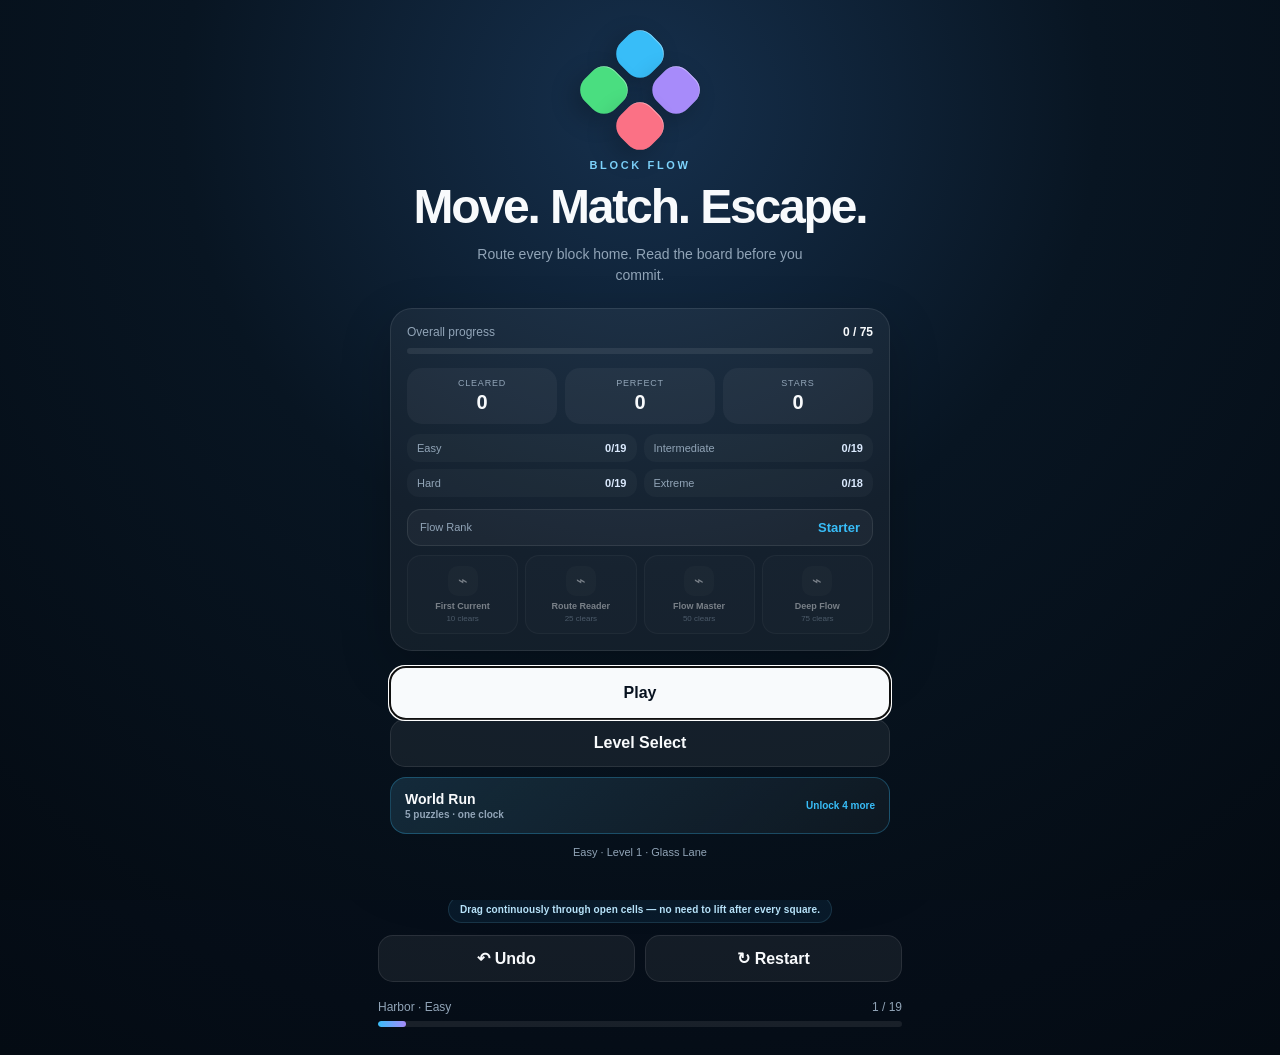
==== commit 1181d5e7: "Wire accessible controls and install icons" ====
--- a/index.html
+++ b/index.html
@@ -1,8 +1,8 @@
 <!doctype html>
-<html lang="en"><head><meta charset="utf-8"/><meta name="viewport" content="width=device-width,initial-scale=1,viewport-fit=cover,user-scalable=no"/><meta name="theme-color" content="#0f172a"/><meta name="apple-mobile-web-app-capable" content="yes"/><meta name="apple-mobile-web-app-status-bar-style" content="black-translucent"/><meta name="apple-mobile-web-app-title" content="Block Flow"/><title>Block Flow</title><link rel="manifest" href="manifest.webmanifest"/><link rel="stylesheet" href="styles.css?v=11"/><link rel="stylesheet" href="difficulty.css?v=11"/></head>
+<html lang="en"><head><meta charset="utf-8"/><meta name="viewport" content="width=device-width,initial-scale=1,viewport-fit=cover,user-scalable=no"/><meta name="theme-color" content="#0f172a"/><meta name="apple-mobile-web-app-capable" content="yes"/><meta name="apple-mobile-web-app-status-bar-style" content="black-translucent"/><meta name="apple-mobile-web-app-title" content="Block Flow"/><meta name="mobile-web-app-capable" content="yes"/><meta name="application-name" content="Block Flow"/><title>Block Flow</title><link rel="manifest" href="manifest.webmanifest"/><link rel="icon" href="icon-192.png" sizes="192x192" type="image/png"/><link rel="apple-touch-icon" href="icon-192.png"/><link rel="stylesheet" href="styles.css?v=12"/><link rel="stylesheet" href="difficulty.css?v=12"/></head>
 <body><main class="app-shell"><header class="topbar"><div><div class="eyebrow">BLOCK FLOW</div><h1 id="levelTitle">Level 1</h1><div class="level-meta-line"><div class="difficulty-badge" id="difficultyBadge">Easy</div><div class="boss-badge hidden" id="bossBadge">BOSS</div></div></div><div class="top-actions"><button class="icon-btn" id="pauseBtn" aria-label="Pause game">Ⅱ</button><button class="icon-btn" id="accessibilityBtn" aria-label="Toggle colorblind patterns">◩</button><button class="icon-btn" id="soundBtn" aria-label="Toggle sound">♪</button></div></header>
 <section class="difficulty-wrap"><div class="section-label">CHALLENGE</div><div class="difficulty-row" aria-label="Puzzle difficulty"><button class="difficulty-chip active" data-difficulty="easy">Easy</button><button class="difficulty-chip" data-difficulty="intermediate">Intermediate</button><button class="difficulty-chip" data-difficulty="hard">Hard</button><button class="difficulty-chip extreme" data-difficulty="extreme">Extreme ☠️</button></div></section><div class="section-label pressure-label">PRESSURE</div><section class="mode-row" aria-label="Game mode"><button class="mode-chip active" data-mode="chill">Chill</button><button class="mode-chip" data-mode="classic">Classic</button><button class="mode-chip" data-mode="rush">Rush</button></section><div class="mode-explainer" id="modeExplainer">No pressure · solve time still recorded.</div>
-<div class="run-banner hidden" id="runBanner"><span>WORLD RUN</span><strong id="runBannerText">1 / 5 · 0:00</strong></div><section class="stats-card"><div class="stat"><span>Moves</span><strong id="moveCount">0</strong></div><div class="stat"><span>Perfect</span><strong id="parCount">0</strong></div><div class="stat"><span id="timeLabel">Time</span><strong id="timerDisplay">0:00</strong></div></section><section class="game-wrap"><div class="board-frame" id="boardFrame"><div class="board" id="board" role="application" aria-label="Block Flow puzzle board"></div></div><p class="hint" id="levelHint"></p><div class="mechanic-strip" id="mechanicStrip" aria-label="Level mechanics"></div><div class="gesture-tip" id="gestureTip">Drag continuously through open cells — no need to lift after every square.</div></section><section class="controls"><button class="secondary" id="undoBtn">↶ Undo</button><button class="secondary" id="resetBtn">↻ Restart</button></section><section class="progress-wrap"><div class="progress-header"><span id="journeyLabel">Easy Journey</span><span id="progressText">1 / 6</span></div><div class="progress-track"><div class="progress-fill" id="progressFill"></div></div></section></main>
+<div class="run-banner hidden" id="runBanner"><span>WORLD RUN</span><strong id="runBannerText">1 / 5 · 0:00</strong></div><section class="stats-card"><div class="stat"><span>Moves</span><strong id="moveCount">0</strong></div><div class="stat"><span>Perfect</span><strong id="parCount">0</strong></div><div class="stat"><span id="timeLabel">Time</span><strong id="timerDisplay">0:00</strong></div></section><section class="game-wrap"><p class="sr-only" id="boardInstructions">Drag a colored block toward its matching exit. Keyboard users can tab to any block and move it with the arrow keys.</p><div class="board-frame" id="boardFrame"><div class="board" id="board" role="group" aria-label="Block Flow puzzle board" aria-describedby="boardInstructions"></div></div><p class="hint" id="levelHint"></p><div class="mechanic-strip" id="mechanicStrip" aria-label="Level mechanics"></div><div class="gesture-tip" id="gestureTip">Drag continuously through open cells — no need to lift after every square.</div></section><section class="controls"><button class="secondary" id="undoBtn">↶ Undo</button><button class="secondary" id="resetBtn">↻ Restart</button></section><section class="progress-wrap"><div class="progress-header"><span id="journeyLabel">Easy Journey</span><span id="progressText">1 / 6</span></div><div class="progress-track"><div class="progress-fill" id="progressFill"></div></div></section></main>
 
 <div class="home-screen hidden" id="homeScreen" role="dialog" aria-modal="true" aria-labelledby="homeTitle">
   <div class="home-card">
@@ -56,4 +56,4 @@
 </div>
 
 <div class="modal-backdrop hidden" id="levelModal" role="dialog" aria-modal="true" aria-labelledby="levelPickerTitle"><div class="modal-card level-picker-card"><div class="picker-head"><div><div class="win-badge">LEVELS</div><h2 id="levelPickerTitle">Easy Journey</h2></div><button class="icon-btn" id="closeLevelsBtn" aria-label="Close level select">×</button></div><p class="picker-copy">Replay cleared puzzles or jump to the next unlocked challenge.</p><div class="level-grid" id="levelGrid"></div></div></div>
-<div class="modal-backdrop hidden" id="winModal" role="dialog" aria-modal="true" aria-labelledby="winTitle"><div class="modal-card"><div class="win-badge">FLOW CLEARED</div><h2 id="winTitle">Nice work.</h2><div class="stars" id="stars">★★★</div><p id="winSummary"></p><div class="comparison result-grid"><div><span>Your moves</span><strong id="yourMoves">0</strong></div><div><span>Perfect</span><strong id="perfectMoves">0</strong></div><div><span>Your time</span><strong id="yourTime">0:00</strong></div><div><span>Best time</span><strong id="bestTime">—</strong></div></div><div class="result-callout hidden" id="resultCallout"></div><button class="primary" id="nextBtn">Next Level</button><button class="text-btn" id="replayBtn">Replay cleaner</button></div></div><div class="modal-backdrop hidden" id="failModal" role="dialog" aria-modal="true" aria-labelledby="failTitle"><div class="modal-card"><div class="win-badge danger">TIME</div><h2 id="failTitle">So close.</h2><p>No lives. No waiting. Just run it back.</p><button class="primary" id="retryBtn">Retry instantly</button><button class="text-btn" id="switchChillBtn">Switch to Chill</button></div></div><script src="levels.js?v=11"></script><script src="difficulty.js?v=11"></script><script src="app.js?v=11"></script></body></html>
+<div class="modal-backdrop hidden" id="winModal" role="dialog" aria-modal="true" aria-labelledby="winTitle"><div class="modal-card"><div class="win-badge">FLOW CLEARED</div><h2 id="winTitle">Nice work.</h2><div class="stars" id="stars">★★★</div><p id="winSummary"></p><div class="comparison result-grid"><div><span>Your moves</span><strong id="yourMoves">0</strong></div><div><span>Perfect</span><strong id="perfectMoves">0</strong></div><div><span>Your time</span><strong id="yourTime">0:00</strong></div><div><span>Best time</span><strong id="bestTime">—</strong></div></div><div class="result-callout hidden" id="resultCallout"></div><button class="primary" id="nextBtn">Next Level</button><button class="text-btn" id="replayBtn">Replay cleaner</button></div></div><div class="modal-backdrop hidden" id="failModal" role="dialog" aria-modal="true" aria-labelledby="failTitle"><div class="modal-card"><div class="win-badge danger">TIME</div><h2 id="failTitle">So close.</h2><p>No lives. No waiting. Just run it back.</p><button class="primary" id="retryBtn">Retry instantly</button><button class="text-btn" id="switchChillBtn">Switch to Chill</button></div></div><script src="levels.js?v=12"></script><script src="difficulty.js?v=12"></script><script src="state-core.js?v=12"></script><script src="app.js?v=12"></script></body></html>
--- a/styles.css
+++ b/styles.css
@@ -140,3 +140,16 @@
 .run-banner strong{font-size:11px;font-variant-numeric:tabular-nums}
 body.boss-level .run-banner{border-color:rgba(248,113,113,.3);background:rgba(248,113,113,.06)}
 @media(max-width:390px){.run-button{padding:11px 12px}.run-banner{margin-top:8px}}
+
+/* Multi-stage boss engine v11 */
+.phase-overlay{position:fixed;inset:0;z-index:90;display:grid;place-items:center;pointer-events:none;background:radial-gradient(circle at center,rgba(7,17,28,.2),rgba(4,10,17,.68));backdrop-filter:blur(2px)}
+.phase-overlay.hidden{display:none}
+.phase-overlay-card{min-width:min(78vw,360px);padding:20px 22px;border-radius:22px;text-align:center;background:linear-gradient(145deg,rgba(31,41,55,.96),rgba(10,20,31,.96));border:1px solid rgba(248,113,113,.28);box-shadow:0 28px 90px rgba(0,0,0,.5),0 0 42px rgba(248,113,113,.12);animation:phaseCardIn .28s cubic-bezier(.2,.82,.2,1)}
+.phase-overlay-card span{display:block;color:#fda4af;font-size:9px;font-weight:950;letter-spacing:.18em}
+.phase-overlay-card strong{display:block;margin-top:6px;color:#fff;font-size:21px;letter-spacing:-.025em}
+.phase-overlay-card small{display:block;margin:8px auto 0;max-width:280px;color:#cbd5e1;font-size:11px;line-height:1.45}
+body.boss-level .boss-badge{animation:bossBadgePulse 1.8s ease-in-out infinite}
+body.boss-level .stats-card{border-color:rgba(248,113,113,.18)}
+@keyframes phaseCardIn{from{opacity:0;transform:scale(.9) translateY(8px)}to{opacity:1;transform:scale(1) translateY(0)}}
+@keyframes bossBadgePulse{0%,100%{box-shadow:0 0 16px rgba(248,113,113,.16)}50%{box-shadow:0 0 30px rgba(248,113,113,.34)}}
+@media(prefers-reduced-motion:reduce){.phase-overlay-card,body.boss-level .boss-badge{animation:none}}
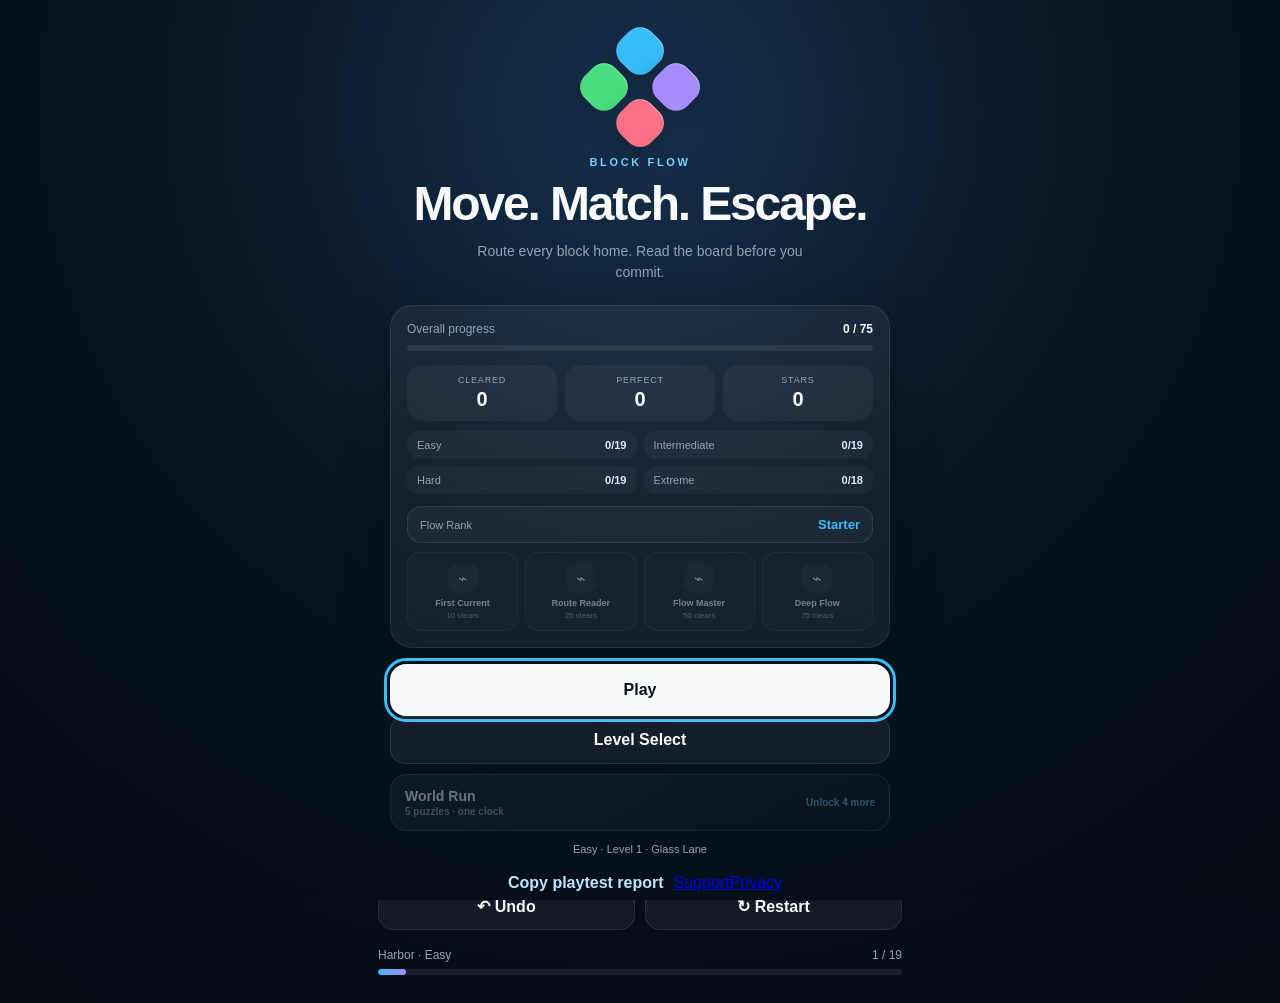
==== commit ae0e9cf9: "Expose support privacy and playtest diagnostics" ====
--- a/index.html
+++ b/index.html
@@ -1,5 +1,5 @@
 <!doctype html>
-<html lang="en"><head><meta charset="utf-8"/><meta name="viewport" content="width=device-width,initial-scale=1,viewport-fit=cover,user-scalable=no"/><meta name="theme-color" content="#0f172a"/><meta name="apple-mobile-web-app-capable" content="yes"/><meta name="apple-mobile-web-app-status-bar-style" content="black-translucent"/><meta name="apple-mobile-web-app-title" content="Block Flow"/><meta name="mobile-web-app-capable" content="yes"/><meta name="application-name" content="Block Flow"/><title>Block Flow</title><link rel="manifest" href="manifest.webmanifest"/><link rel="icon" href="icon-192.png" sizes="192x192" type="image/png"/><link rel="apple-touch-icon" href="icon-192.png"/><link rel="stylesheet" href="styles.css?v=12"/><link rel="stylesheet" href="difficulty.css?v=12"/></head>
+<html lang="en"><head><meta charset="utf-8"/><meta name="viewport" content="width=device-width,initial-scale=1,viewport-fit=cover,user-scalable=no"/><meta name="theme-color" content="#0f172a"/><meta name="apple-mobile-web-app-capable" content="yes"/><meta name="apple-mobile-web-app-status-bar-style" content="black-translucent"/><meta name="apple-mobile-web-app-title" content="Block Flow"/><meta name="mobile-web-app-capable" content="yes"/><meta name="application-name" content="Block Flow"/><title>Block Flow</title><link rel="manifest" href="manifest.webmanifest"/><link rel="icon" href="icon-192.png" sizes="192x192" type="image/png"/><link rel="apple-touch-icon" href="icon-192.png"/><link rel="stylesheet" href="styles.css?v=13"/><link rel="stylesheet" href="difficulty.css?v=13"/></head>
 <body><main class="app-shell"><header class="topbar"><div><div class="eyebrow">BLOCK FLOW</div><h1 id="levelTitle">Level 1</h1><div class="level-meta-line"><div class="difficulty-badge" id="difficultyBadge">Easy</div><div class="boss-badge hidden" id="bossBadge">BOSS</div></div></div><div class="top-actions"><button class="icon-btn" id="pauseBtn" aria-label="Pause game">Ⅱ</button><button class="icon-btn" id="accessibilityBtn" aria-label="Toggle colorblind patterns">◩</button><button class="icon-btn" id="soundBtn" aria-label="Toggle sound">♪</button></div></header>
 <section class="difficulty-wrap"><div class="section-label">CHALLENGE</div><div class="difficulty-row" aria-label="Puzzle difficulty"><button class="difficulty-chip active" data-difficulty="easy">Easy</button><button class="difficulty-chip" data-difficulty="intermediate">Intermediate</button><button class="difficulty-chip" data-difficulty="hard">Hard</button><button class="difficulty-chip extreme" data-difficulty="extreme">Extreme ☠️</button></div></section><div class="section-label pressure-label">PRESSURE</div><section class="mode-row" aria-label="Game mode"><button class="mode-chip active" data-mode="chill">Chill</button><button class="mode-chip" data-mode="classic">Classic</button><button class="mode-chip" data-mode="rush">Rush</button></section><div class="mode-explainer" id="modeExplainer">No pressure · solve time still recorded.</div>
 <div class="run-banner hidden" id="runBanner"><span>WORLD RUN</span><strong id="runBannerText">1 / 5 · 0:00</strong></div><section class="stats-card"><div class="stat"><span>Moves</span><strong id="moveCount">0</strong></div><div class="stat"><span>Perfect</span><strong id="parCount">0</strong></div><div class="stat"><span id="timeLabel">Time</span><strong id="timerDisplay">0:00</strong></div></section><section class="game-wrap"><p class="sr-only" id="boardInstructions">Drag a colored block toward its matching exit. Keyboard users can tab to any block and move it with the arrow keys.</p><div class="board-frame" id="boardFrame"><div class="board" id="board" role="group" aria-label="Block Flow puzzle board" aria-describedby="boardInstructions"></div></div><p class="hint" id="levelHint"></p><div class="mechanic-strip" id="mechanicStrip" aria-label="Level mechanics"></div><div class="gesture-tip" id="gestureTip">Drag continuously through open cells — no need to lift after every square.</div></section><section class="controls"><button class="secondary" id="undoBtn">↶ Undo</button><button class="secondary" id="resetBtn">↻ Restart</button></section><section class="progress-wrap"><div class="progress-header"><span id="journeyLabel">Easy Journey</span><span id="progressText">1 / 6</span></div><div class="progress-track"><div class="progress-fill" id="progressFill"></div></div></section></main>
@@ -24,6 +24,7 @@
     <button class="secondary full-width" id="homeLevelsBtn">Level Select</button>
     <button class="run-button full-width" id="worldRunBtn"><span>World Run</span><strong>5 puzzles · one clock</strong><small id="worldRunMeta">Best —</small></button>
     <div class="home-current" id="homeCurrent">Easy · Level 1</div>
+    <div class="home-links"><button class="text-btn" id="copyPlaytestBtn">Copy playtest report</button><a href="support.html">Support</a><a href="privacy.html">Privacy</a></div>
   </div>
 </div>
 
@@ -56,4 +57,4 @@
 </div>
 
 <div class="modal-backdrop hidden" id="levelModal" role="dialog" aria-modal="true" aria-labelledby="levelPickerTitle"><div class="modal-card level-picker-card"><div class="picker-head"><div><div class="win-badge">LEVELS</div><h2 id="levelPickerTitle">Easy Journey</h2></div><button class="icon-btn" id="closeLevelsBtn" aria-label="Close level select">×</button></div><p class="picker-copy">Replay cleared puzzles or jump to the next unlocked challenge.</p><div class="level-grid" id="levelGrid"></div></div></div>
-<div class="modal-backdrop hidden" id="winModal" role="dialog" aria-modal="true" aria-labelledby="winTitle"><div class="modal-card"><div class="win-badge">FLOW CLEARED</div><h2 id="winTitle">Nice work.</h2><div class="stars" id="stars">★★★</div><p id="winSummary"></p><div class="comparison result-grid"><div><span>Your moves</span><strong id="yourMoves">0</strong></div><div><span>Perfect</span><strong id="perfectMoves">0</strong></div><div><span>Your time</span><strong id="yourTime">0:00</strong></div><div><span>Best time</span><strong id="bestTime">—</strong></div></div><div class="result-callout hidden" id="resultCallout"></div><button class="primary" id="nextBtn">Next Level</button><button class="text-btn" id="replayBtn">Replay cleaner</button></div></div><div class="modal-backdrop hidden" id="failModal" role="dialog" aria-modal="true" aria-labelledby="failTitle"><div class="modal-card"><div class="win-badge danger">TIME</div><h2 id="failTitle">So close.</h2><p>No lives. No waiting. Just run it back.</p><button class="primary" id="retryBtn">Retry instantly</button><button class="text-btn" id="switchChillBtn">Switch to Chill</button></div></div><script src="levels.js?v=12"></script><script src="difficulty.js?v=12"></script><script src="state-core.js?v=12"></script><script src="app.js?v=12"></script></body></html>
+<div class="modal-backdrop hidden" id="winModal" role="dialog" aria-modal="true" aria-labelledby="winTitle"><div class="modal-card"><div class="win-badge">FLOW CLEARED</div><h2 id="winTitle">Nice work.</h2><div class="stars" id="stars">★★★</div><p id="winSummary"></p><div class="comparison result-grid"><div><span>Your moves</span><strong id="yourMoves">0</strong></div><div><span>Perfect</span><strong id="perfectMoves">0</strong></div><div><span>Your time</span><strong id="yourTime">0:00</strong></div><div><span>Best time</span><strong id="bestTime">—</strong></div></div><div class="result-callout hidden" id="resultCallout"></div><button class="primary" id="nextBtn">Next Level</button><button class="text-btn" id="replayBtn">Replay cleaner</button></div></div><div class="modal-backdrop hidden" id="failModal" role="dialog" aria-modal="true" aria-labelledby="failTitle"><div class="modal-card"><div class="win-badge danger">TIME</div><h2 id="failTitle">So close.</h2><p>No lives. No waiting. Just run it back.</p><button class="primary" id="retryBtn">Retry instantly</button><button class="text-btn" id="switchChillBtn">Switch to Chill</button></div></div><script src="levels.js?v=13"></script><script src="difficulty.js?v=13"></script><script src="state-core.js?v=13"></script><script src="app.js?v=13"></script></body></html>
--- a/styles.css
+++ b/styles.css
@@ -153,3 +153,15 @@
 @keyframes phaseCardIn{from{opacity:0;transform:scale(.9) translateY(8px)}to{opacity:1;transform:scale(1) translateY(0)}}
 @keyframes bossBadgePulse{0%,100%{box-shadow:0 0 16px rgba(248,113,113,.16)}50%{box-shadow:0 0 30px rgba(248,113,113,.34)}}
 @media(prefers-reduced-motion:reduce){.phase-overlay-card,body.boss-level .boss-badge{animation:none}}
+
+/* Accessibility + resilience pass v12 */
+.sr-only{position:absolute!important;width:1px!important;height:1px!important;padding:0!important;margin:-1px!important;overflow:hidden!important;clip:rect(0,0,0,0)!important;white-space:nowrap!important;border:0!important}
+.block.pattern-dots::before{content:"";position:absolute;inset:13%;opacity:.42;border-radius:22%;background:radial-gradient(circle at 22% 22%,#fff 0 10%,transparent 12%),radial-gradient(circle at 78% 22%,#fff 0 10%,transparent 12%),radial-gradient(circle at 22% 78%,#fff 0 10%,transparent 12%),radial-gradient(circle at 78% 78%,#fff 0 10%,transparent 12%)}
+.block:focus-visible{outline:3px solid #fff;outline-offset:-3px;box-shadow:inset 0 0 0 3px rgba(7,17,31,.82),0 0 0 3px var(--world-accent),0 10px 24px rgba(0,0,0,.35);z-index:14}
+button:focus-visible{outline:3px solid var(--world-accent);outline-offset:3px}
+.run-button:disabled{opacity:.42;cursor:not-allowed;filter:saturate(.55)}
+.level-card,.icon-btn,.mode-chip,.difficulty-chip,.secondary,.primary,.text-btn,.run-button{touch-action:manipulation}
+@media (pointer:coarse){
+  .icon-btn{min-width:44px;min-height:44px}
+  .secondary,.primary,.run-button{min-height:46px}
+}
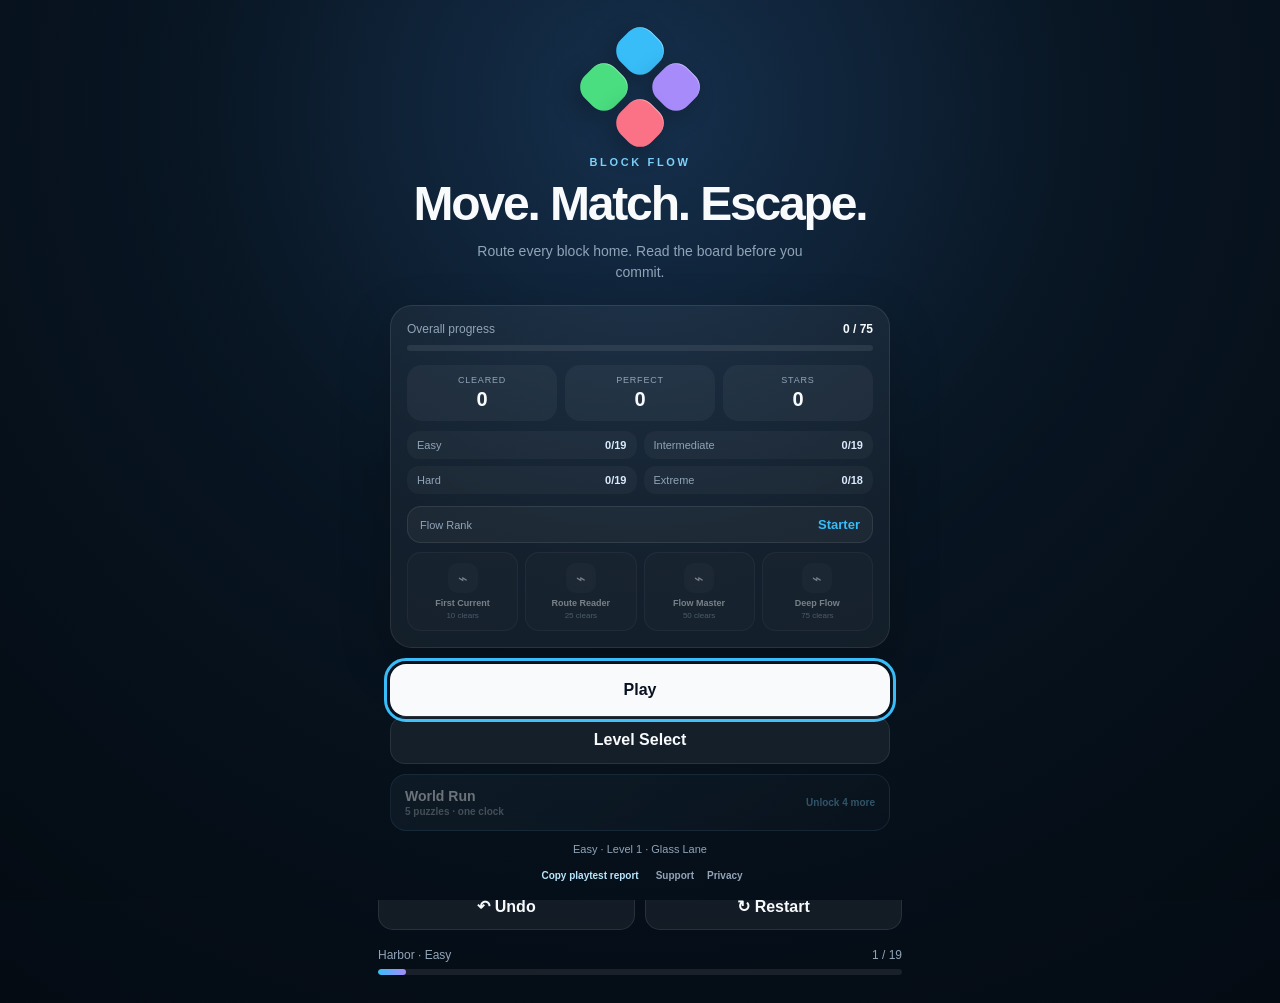
==== commit fe8ef403: "Allow pinch zoom for accessibility" ====
--- a/index.html
+++ b/index.html
@@ -1,5 +1,5 @@
 <!doctype html>
-<html lang="en"><head><meta charset="utf-8"/><meta name="viewport" content="width=device-width,initial-scale=1,viewport-fit=cover,user-scalable=no"/><meta name="theme-color" content="#0f172a"/><meta name="apple-mobile-web-app-capable" content="yes"/><meta name="apple-mobile-web-app-status-bar-style" content="black-translucent"/><meta name="apple-mobile-web-app-title" content="Block Flow"/><meta name="mobile-web-app-capable" content="yes"/><meta name="application-name" content="Block Flow"/><title>Block Flow</title><link rel="manifest" href="manifest.webmanifest"/><link rel="icon" href="icon-192.png" sizes="192x192" type="image/png"/><link rel="apple-touch-icon" href="icon-192.png"/><link rel="stylesheet" href="styles.css?v=13"/><link rel="stylesheet" href="difficulty.css?v=13"/></head>
+<html lang="en"><head><meta charset="utf-8"/><meta name="viewport" content="width=device-width,initial-scale=1,viewport-fit=cover"/><meta name="theme-color" content="#0f172a"/><meta name="apple-mobile-web-app-capable" content="yes"/><meta name="apple-mobile-web-app-status-bar-style" content="black-translucent"/><meta name="apple-mobile-web-app-title" content="Block Flow"/><meta name="mobile-web-app-capable" content="yes"/><meta name="application-name" content="Block Flow"/><title>Block Flow</title><link rel="manifest" href="manifest.webmanifest"/><link rel="icon" href="icon-192.png" sizes="192x192" type="image/png"/><link rel="apple-touch-icon" href="icon-192.png"/><link rel="stylesheet" href="styles.css?v=13"/><link rel="stylesheet" href="difficulty.css?v=13"/></head>
 <body><main class="app-shell"><header class="topbar"><div><div class="eyebrow">BLOCK FLOW</div><h1 id="levelTitle">Level 1</h1><div class="level-meta-line"><div class="difficulty-badge" id="difficultyBadge">Easy</div><div class="boss-badge hidden" id="bossBadge">BOSS</div></div></div><div class="top-actions"><button class="icon-btn" id="pauseBtn" aria-label="Pause game">Ⅱ</button><button class="icon-btn" id="accessibilityBtn" aria-label="Toggle colorblind patterns">◩</button><button class="icon-btn" id="soundBtn" aria-label="Toggle sound">♪</button></div></header>
 <section class="difficulty-wrap"><div class="section-label">CHALLENGE</div><div class="difficulty-row" aria-label="Puzzle difficulty"><button class="difficulty-chip active" data-difficulty="easy">Easy</button><button class="difficulty-chip" data-difficulty="intermediate">Intermediate</button><button class="difficulty-chip" data-difficulty="hard">Hard</button><button class="difficulty-chip extreme" data-difficulty="extreme">Extreme ☠️</button></div></section><div class="section-label pressure-label">PRESSURE</div><section class="mode-row" aria-label="Game mode"><button class="mode-chip active" data-mode="chill">Chill</button><button class="mode-chip" data-mode="classic">Classic</button><button class="mode-chip" data-mode="rush">Rush</button></section><div class="mode-explainer" id="modeExplainer">No pressure · solve time still recorded.</div>
 <div class="run-banner hidden" id="runBanner"><span>WORLD RUN</span><strong id="runBannerText">1 / 5 · 0:00</strong></div><section class="stats-card"><div class="stat"><span>Moves</span><strong id="moveCount">0</strong></div><div class="stat"><span>Perfect</span><strong id="parCount">0</strong></div><div class="stat"><span id="timeLabel">Time</span><strong id="timerDisplay">0:00</strong></div></section><section class="game-wrap"><p class="sr-only" id="boardInstructions">Drag a colored block toward its matching exit. Keyboard users can tab to any block and move it with the arrow keys.</p><div class="board-frame" id="boardFrame"><div class="board" id="board" role="group" aria-label="Block Flow puzzle board" aria-describedby="boardInstructions"></div></div><p class="hint" id="levelHint"></p><div class="mechanic-strip" id="mechanicStrip" aria-label="Level mechanics"></div><div class="gesture-tip" id="gestureTip">Drag continuously through open cells — no need to lift after every square.</div></section><section class="controls"><button class="secondary" id="undoBtn">↶ Undo</button><button class="secondary" id="resetBtn">↻ Restart</button></section><section class="progress-wrap"><div class="progress-header"><span id="journeyLabel">Easy Journey</span><span id="progressText">1 / 6</span></div><div class="progress-track"><div class="progress-fill" id="progressFill"></div></div></section></main>
--- a/styles.css
+++ b/styles.css
@@ -165,3 +165,18 @@
   .icon-btn{min-width:44px;min-height:44px}
   .secondary,.primary,.run-button{min-height:46px}
 }
+
+/* Support + privacy pass v13 */
+.home-links{display:flex;align-items:center;justify-content:center;flex-wrap:wrap;gap:4px 13px;margin-top:8px}
+.home-links .text-btn{margin:0;padding:7px 4px;font-size:10px}
+.home-links a{color:#94a3b8;font-size:10px;font-weight:750;text-decoration:none}
+.home-links a:focus-visible,.legal-back:focus-visible,.legal-link:focus-visible{outline:3px solid var(--world-accent);outline-offset:3px;border-radius:6px}
+.legal-page{width:min(100% - 28px,720px);margin:0 auto;padding:max(28px,env(safe-area-inset-top)) 0 max(42px,env(safe-area-inset-bottom));line-height:1.6}
+.legal-page>h1{font-size:clamp(34px,8vw,52px);margin:8px 0 4px}
+.legal-page>p{color:var(--muted);max-width:620px}
+.legal-updated{font-size:11px}
+.legal-back{display:inline-block;margin-bottom:26px;color:#bae6fd;font-weight:800;text-decoration:none}
+.legal-card{margin-top:14px;padding:18px;border-radius:20px;background:rgba(255,255,255,.045);border:1px solid var(--line)}
+.legal-card h2{margin:0 0 6px;font-size:18px}
+.legal-card p{margin:0;color:#b7c4d2;font-size:13px}
+.legal-link{display:block;margin-top:14px;text-align:center;text-decoration:none}
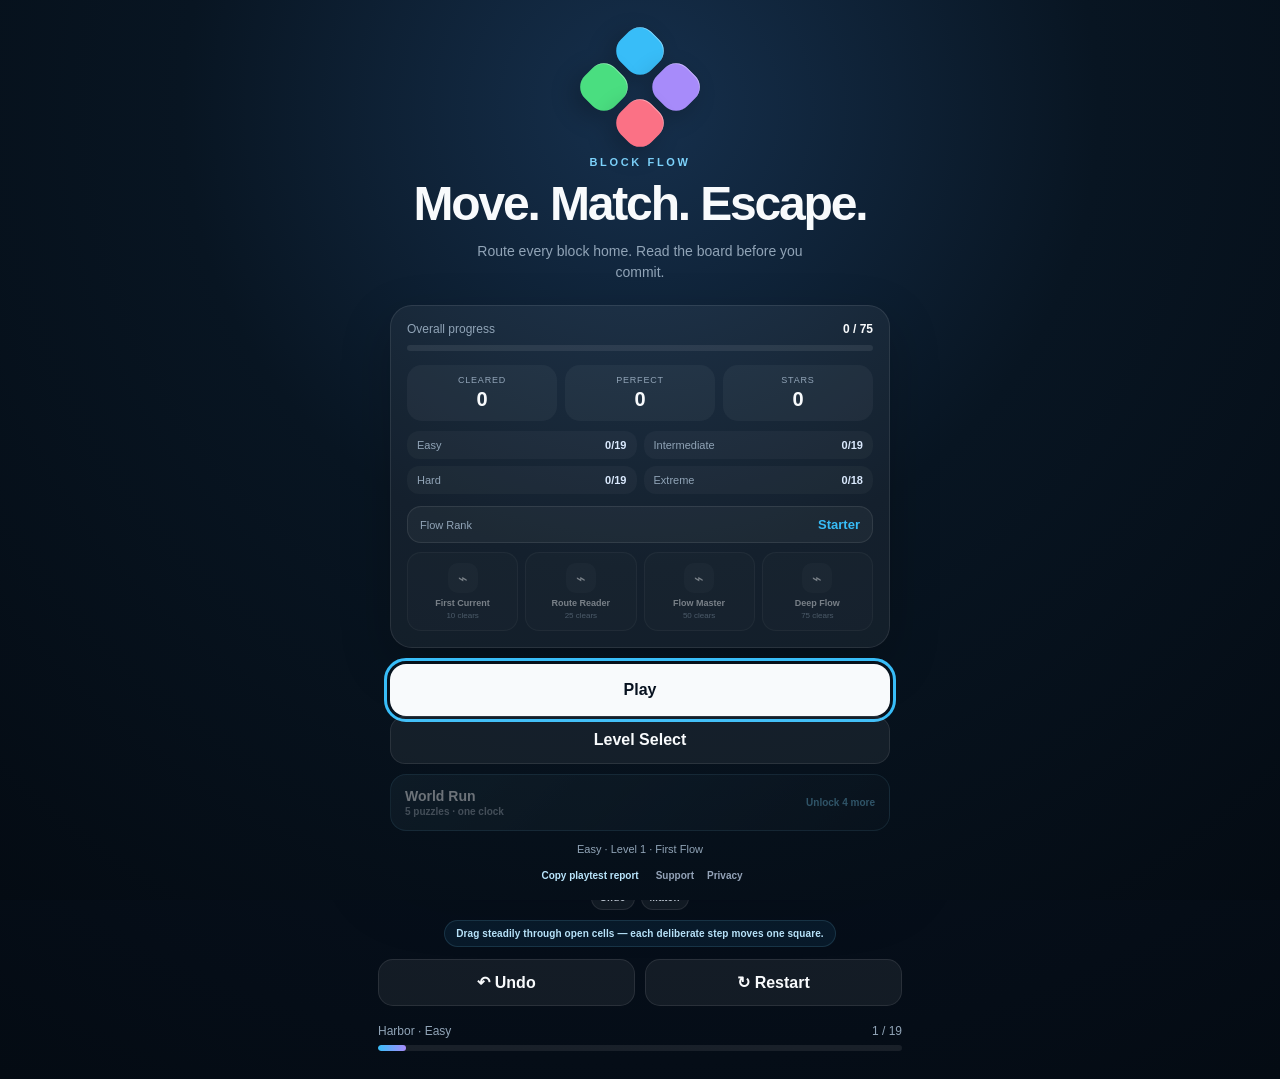
==== commit faddef1b: "Refresh Easy rebuild UI and drag guidance" ====
--- a/index.html
+++ b/index.html
@@ -1,8 +1,8 @@
 <!doctype html>
-<html lang="en"><head><meta charset="utf-8"/><meta name="viewport" content="width=device-width,initial-scale=1,viewport-fit=cover"/><meta name="theme-color" content="#0f172a"/><meta name="apple-mobile-web-app-capable" content="yes"/><meta name="apple-mobile-web-app-status-bar-style" content="black-translucent"/><meta name="apple-mobile-web-app-title" content="Block Flow"/><meta name="mobile-web-app-capable" content="yes"/><meta name="application-name" content="Block Flow"/><title>Block Flow</title><link rel="manifest" href="manifest.webmanifest"/><link rel="icon" href="icon-192.png" sizes="192x192" type="image/png"/><link rel="apple-touch-icon" href="icon-192.png"/><link rel="stylesheet" href="styles.css?v=13"/><link rel="stylesheet" href="difficulty.css?v=13"/></head>
+<html lang="en"><head><meta charset="utf-8"/><meta name="viewport" content="width=device-width,initial-scale=1,viewport-fit=cover"/><meta name="theme-color" content="#0f172a"/><meta name="apple-mobile-web-app-capable" content="yes"/><meta name="apple-mobile-web-app-status-bar-style" content="black-translucent"/><meta name="apple-mobile-web-app-title" content="Block Flow"/><meta name="mobile-web-app-capable" content="yes"/><meta name="application-name" content="Block Flow"/><title>Block Flow</title><link rel="manifest" href="manifest.webmanifest"/><link rel="icon" href="icon-192.png" sizes="192x192" type="image/png"/><link rel="apple-touch-icon" href="icon-192.png"/><link rel="stylesheet" href="styles.css?v=16"/><link rel="stylesheet" href="difficulty.css?v=16"/></head>
 <body><main class="app-shell"><header class="topbar"><div><div class="eyebrow">BLOCK FLOW</div><h1 id="levelTitle">Level 1</h1><div class="level-meta-line"><div class="difficulty-badge" id="difficultyBadge">Easy</div><div class="boss-badge hidden" id="bossBadge">BOSS</div></div></div><div class="top-actions"><button class="icon-btn" id="pauseBtn" aria-label="Pause game">Ⅱ</button><button class="icon-btn" id="accessibilityBtn" aria-label="Toggle colorblind patterns">◩</button><button class="icon-btn" id="soundBtn" aria-label="Toggle sound">♪</button></div></header>
 <section class="difficulty-wrap"><div class="section-label">CHALLENGE</div><div class="difficulty-row" aria-label="Puzzle difficulty"><button class="difficulty-chip active" data-difficulty="easy">Easy</button><button class="difficulty-chip" data-difficulty="intermediate">Intermediate</button><button class="difficulty-chip" data-difficulty="hard">Hard</button><button class="difficulty-chip extreme" data-difficulty="extreme">Extreme ☠️</button></div></section><div class="section-label pressure-label">PRESSURE</div><section class="mode-row" aria-label="Game mode"><button class="mode-chip active" data-mode="chill">Chill</button><button class="mode-chip" data-mode="classic">Classic</button><button class="mode-chip" data-mode="rush">Rush</button></section><div class="mode-explainer" id="modeExplainer">No pressure · solve time still recorded.</div>
-<div class="run-banner hidden" id="runBanner"><span>WORLD RUN</span><strong id="runBannerText">1 / 5 · 0:00</strong></div><section class="stats-card"><div class="stat"><span>Moves</span><strong id="moveCount">0</strong></div><div class="stat"><span>Perfect</span><strong id="parCount">0</strong></div><div class="stat"><span id="timeLabel">Time</span><strong id="timerDisplay">0:00</strong></div></section><section class="game-wrap"><p class="sr-only" id="boardInstructions">Drag a colored block toward its matching exit. Keyboard users can tab to any block and move it with the arrow keys.</p><div class="board-frame" id="boardFrame"><div class="board" id="board" role="group" aria-label="Block Flow puzzle board" aria-describedby="boardInstructions"></div></div><p class="hint" id="levelHint"></p><div class="mechanic-strip" id="mechanicStrip" aria-label="Level mechanics"></div><div class="gesture-tip" id="gestureTip">Drag continuously through open cells — no need to lift after every square.</div></section><section class="controls"><button class="secondary" id="undoBtn">↶ Undo</button><button class="secondary" id="resetBtn">↻ Restart</button></section><section class="progress-wrap"><div class="progress-header"><span id="journeyLabel">Easy Journey</span><span id="progressText">1 / 6</span></div><div class="progress-track"><div class="progress-fill" id="progressFill"></div></div></section></main>
+<div class="run-banner hidden" id="runBanner"><span>WORLD RUN</span><strong id="runBannerText">1 / 5 · 0:00</strong></div><section class="stats-card"><div class="stat"><span>Moves</span><strong id="moveCount">0</strong></div><div class="stat"><span>Perfect</span><strong id="parCount">0</strong></div><div class="stat"><span id="timeLabel">Time</span><strong id="timerDisplay">0:00</strong></div></section><section class="game-wrap"><p class="sr-only" id="boardInstructions">Drag a colored block toward its matching exit. Keyboard users can tab to any block and move it with the arrow keys.</p><div class="board-frame" id="boardFrame"><div class="board" id="board" role="group" aria-label="Block Flow puzzle board" aria-describedby="boardInstructions"></div></div><p class="hint" id="levelHint"></p><div class="mechanic-strip" id="mechanicStrip" aria-label="Level mechanics"></div><div class="gesture-tip" id="gestureTip">Drag steadily through open cells — each deliberate step moves one square.</div></section><section class="controls"><button class="secondary" id="undoBtn">↶ Undo</button><button class="secondary" id="resetBtn">↻ Restart</button></section><section class="progress-wrap"><div class="progress-header"><span id="journeyLabel">Easy Journey</span><span id="progressText">1 / 6</span></div><div class="progress-track"><div class="progress-fill" id="progressFill"></div></div></section></main>
 
 <div class="home-screen hidden" id="homeScreen" role="dialog" aria-modal="true" aria-labelledby="homeTitle">
   <div class="home-card">
@@ -57,4 +57,4 @@
 </div>
 
 <div class="modal-backdrop hidden" id="levelModal" role="dialog" aria-modal="true" aria-labelledby="levelPickerTitle"><div class="modal-card level-picker-card"><div class="picker-head"><div><div class="win-badge">LEVELS</div><h2 id="levelPickerTitle">Easy Journey</h2></div><button class="icon-btn" id="closeLevelsBtn" aria-label="Close level select">×</button></div><p class="picker-copy">Replay cleared puzzles or jump to the next unlocked challenge.</p><div class="level-grid" id="levelGrid"></div></div></div>
-<div class="modal-backdrop hidden" id="winModal" role="dialog" aria-modal="true" aria-labelledby="winTitle"><div class="modal-card"><div class="win-badge">FLOW CLEARED</div><h2 id="winTitle">Nice work.</h2><div class="stars" id="stars">★★★</div><p id="winSummary"></p><div class="comparison result-grid"><div><span>Your moves</span><strong id="yourMoves">0</strong></div><div><span>Perfect</span><strong id="perfectMoves">0</strong></div><div><span>Your time</span><strong id="yourTime">0:00</strong></div><div><span>Best time</span><strong id="bestTime">—</strong></div></div><div class="result-callout hidden" id="resultCallout"></div><button class="primary" id="nextBtn">Next Level</button><button class="text-btn" id="replayBtn">Replay cleaner</button></div></div><div class="modal-backdrop hidden" id="failModal" role="dialog" aria-modal="true" aria-labelledby="failTitle"><div class="modal-card"><div class="win-badge danger">TIME</div><h2 id="failTitle">So close.</h2><p>No lives. No waiting. Just run it back.</p><button class="primary" id="retryBtn">Retry instantly</button><button class="text-btn" id="switchChillBtn">Switch to Chill</button></div></div><script src="levels.js?v=13"></script><script src="difficulty.js?v=13"></script><script src="state-core.js?v=13"></script><script src="app.js?v=13"></script></body></html>
+<div class="modal-backdrop hidden" id="winModal" role="dialog" aria-modal="true" aria-labelledby="winTitle"><div class="modal-card"><div class="win-badge">FLOW CLEARED</div><h2 id="winTitle">Nice work.</h2><div class="stars" id="stars">★★★</div><p id="winSummary"></p><div class="comparison result-grid"><div><span>Your moves</span><strong id="yourMoves">0</strong></div><div><span>Perfect</span><strong id="perfectMoves">0</strong></div><div><span>Your time</span><strong id="yourTime">0:00</strong></div><div><span>Best time</span><strong id="bestTime">—</strong></div></div><div class="result-callout hidden" id="resultCallout"></div><button class="primary" id="nextBtn">Next Level</button><button class="text-btn" id="replayBtn">Replay cleaner</button></div></div><div class="modal-backdrop hidden" id="failModal" role="dialog" aria-modal="true" aria-labelledby="failTitle"><div class="modal-card"><div class="win-badge danger">TIME</div><h2 id="failTitle">So close.</h2><p>No lives. No waiting. Just run it back.</p><button class="primary" id="retryBtn">Retry instantly</button><button class="text-btn" id="switchChillBtn">Switch to Chill</button></div></div><script src="levels.js?v=16"></script><script src="difficulty.js?v=16"></script><script src="state-core.js?v=16"></script><script src="runtime-core.js?v=16"></script><script src="app.js?v=16"></script></body></html>
--- a/styles.css
+++ b/styles.css
@@ -180,3 +180,10 @@
 .legal-card h2{margin:0 0 6px;font-size:18px}
 .legal-card p{margin:0;color:#b7c4d2;font-size:13px}
 .legal-link{display:block;margin-top:14px;text-align:center;text-decoration:none}
+
+/* Coarse-pointer hit-area assist v15 */
+@media (pointer:coarse){
+  .block{overflow:visible}
+  .block::after{content:"";position:absolute;inset:-6px;border-radius:18px}
+  .block.long-block::after{inset:-5px}
+}
